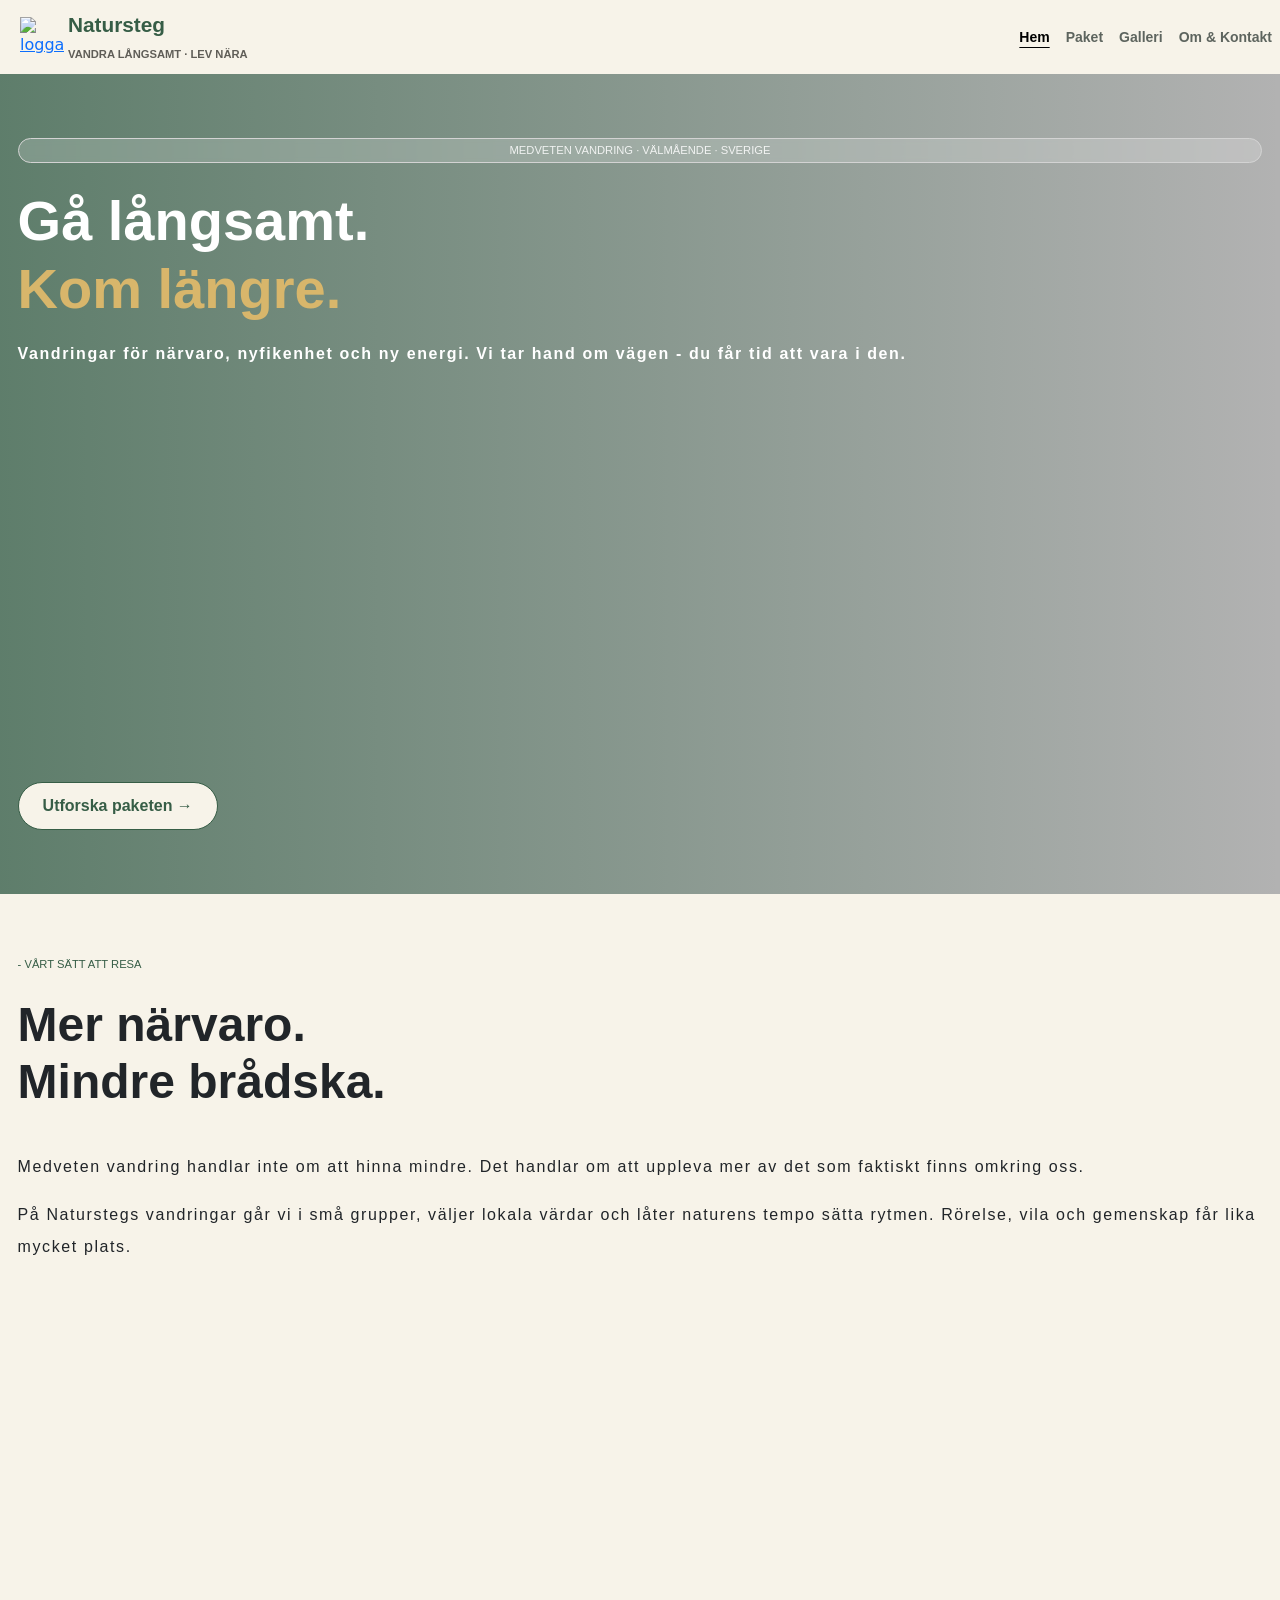
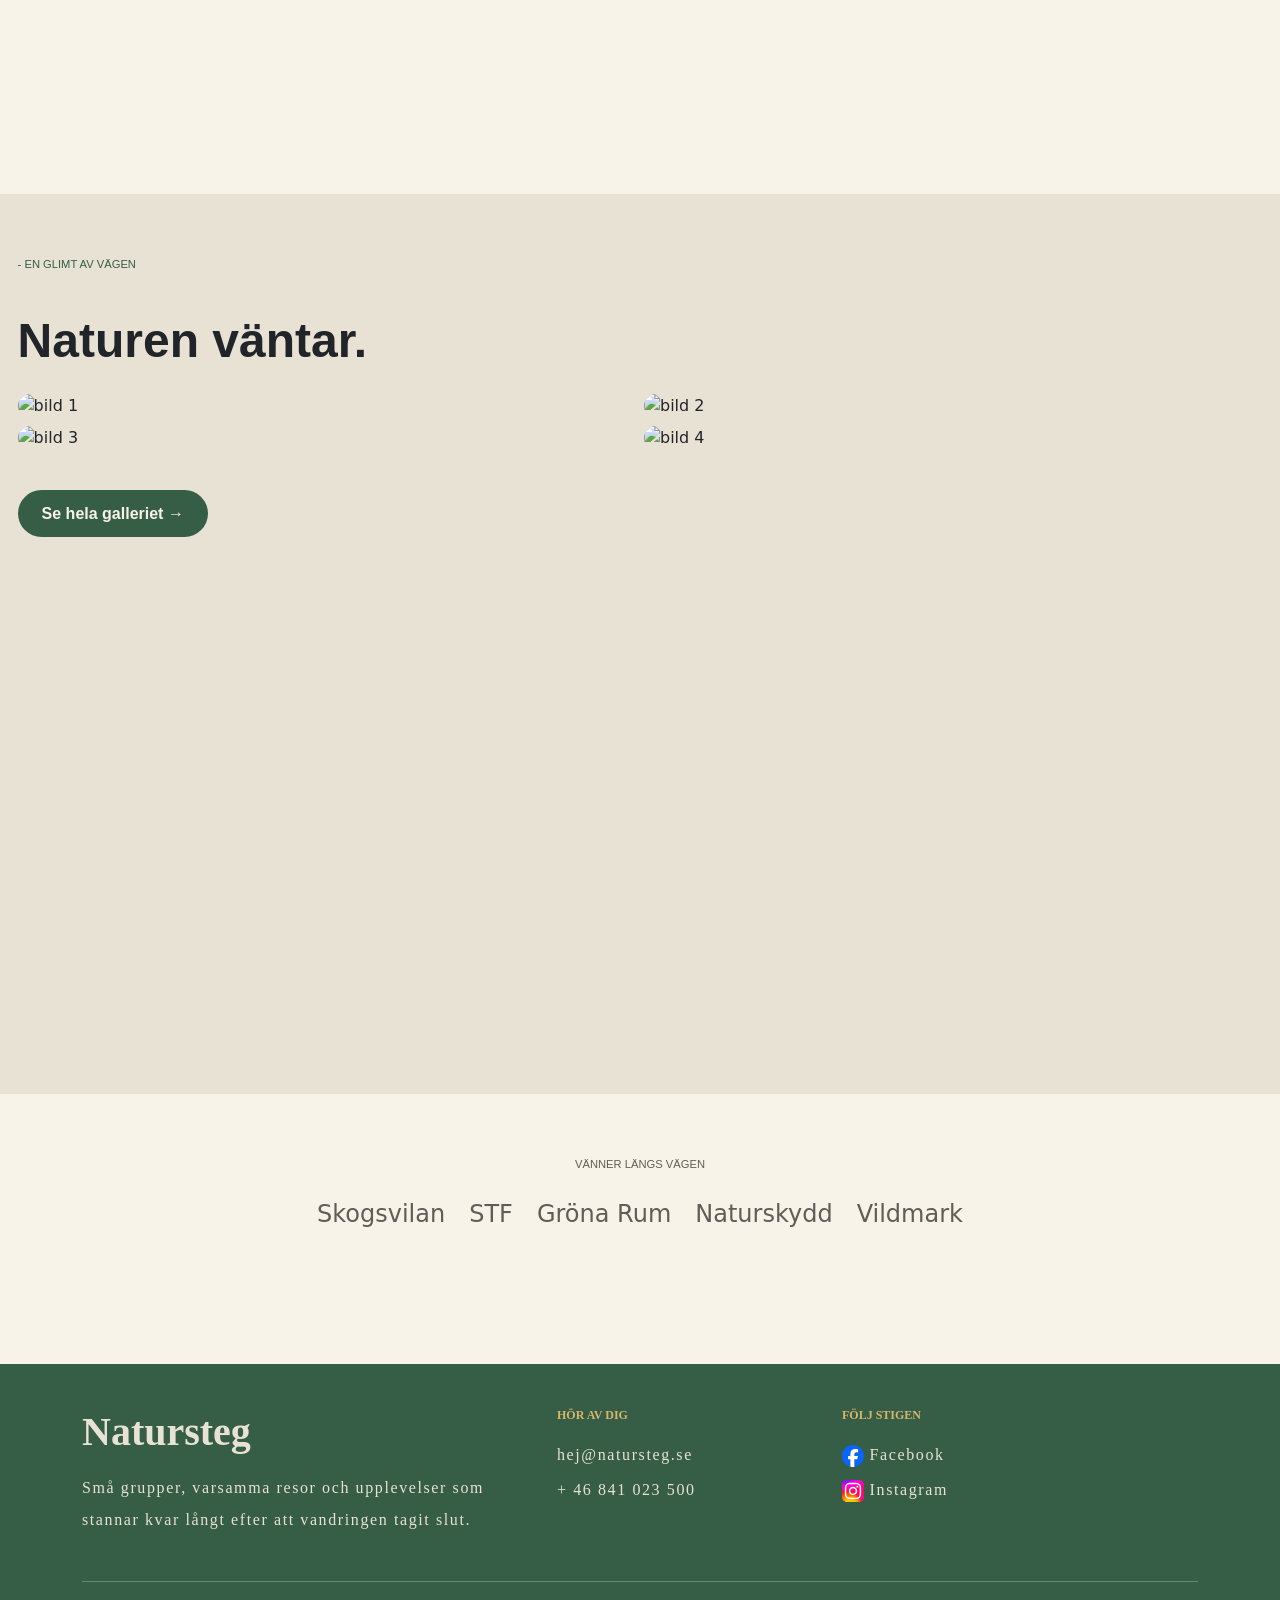
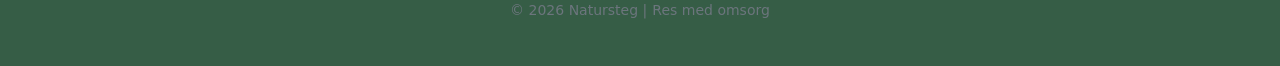
==== index.html @ d68b6c7a "Fixat footer" ====
<!doctype html>
<html lang="en">
    <head>
        <meta charset="UTF-8" />
        <meta name="viewport" content="width=device-width, initial-scale=1.0" />
        <link
            href="https://cdn.jsdelivr.net/npm/bootstrap@5.3.8/dist/css/bootstrap.min.css"
            rel="stylesheet"
        />
        <link rel="stylesheet" href="style/style.css" />
        <title>Natursteg</title>
    </head>
    <body>
        <header>
            <nav class="navbar navbar-expand-lg bg-body-tertiary">
                <div class="logo-container">
                    <div class="logo">
                        <a href="index.html">
                            <img src="Img/leaf-solid-full.svg" alt="logga"/>
                        </a>
                    </div>
                    <div class="brand-wrapper">
                        <a class="navbar-brand" href="index.html">Natursteg</a>
                        <a class="navbar-brand small-text" href="index.html"
                            >VANDRA LÅNGSAMT · LEV NÄRA</a>
                    </div>
                </div>
                    <button
                        class="navbar-toggler"
                        type="button"
                        data-bs-toggle="collapse"
                        data-bs-target="#mainNavbar"
                        aria-controls="mainNavbar"
                        aria-expanded="false"
                        aria-label="Öppna navigation">
                        <span class="navbar-toggler-icon"></span>
                    </button>
                <div class="collapse navbar-collapse" id="mainNavbar">
                       <ul class="navbar-nav ms-auto">
                           <li class="nav-item">
                             <a class="nav-link active" href="index.html">Hem</a>
                         </li>
                         <li class="nav-item">
                              <a class="nav-link" href="paket.html">Paket</a>
                         </li>
                        <li class="nav-item">
                            <a class="nav-link" href="galleri.html">Galleri</a>
                        </li>
                        <li class="nav-item">
                            <a class="nav-link" href="kontakt.html">Om & Kontakt</a>
                        </li>
                    </ul>
                </div>
            </nav>
        </header>
        <main>
            <section class="startsida">
                <div class="startsida-text">
                    <h6>MEDVETEN VANDRING · VÄLMÅENDE · SVERIGE</h6>
                    <h1>
                        Gå långsamt. <br />
                        <span class="titel-nyfärg">Kom längre.</span>
                    </h1>
                    <p>
                        Vandringar för närvaro, nyfikenhet och ny energi. Vi tar
                        hand om vägen - du får tid att vara i den.
                    </p>
                    <a class="add-background" href="paket.html"
                        >Utforska paketen →</a
                    >
                </div>
            </section>
            <section class="om">
                <div class="om-text">
                    <h6>- VÅRT SÄTT ATT RESA</h6>
                    <h2>
                        Mer närvaro. <br />
                        Mindre brådska.
                    </h2>
                </div>
                <div>
                    <p>
                        Medveten vandring handlar inte om att hinna mindre. Det
                        handlar om att uppleva mer av det som faktiskt finns
                        omkring oss.
                    </p>
                    <p>
                        På Naturstegs vandringar går vi i små grupper, väljer
                        lokala värdar och låter naturens tempo sätta rytmen.
                        Rörelse, vila och gemenskap får lika mycket plats.
                    </p>
                </div>
            </section>
            <section class="bilder">
                <div class="bilder-text">
                    <h6>- EN GLIMT AV VÄGEN</h6>
                    <h2>Naturen väntar.</h2>

                    <div class="bilder-container">
                        <div class="bild">
                            <img
                                src="Img\Galleri\photo-1717292068498-876bc9a666bd.jpg"
                                alt="bild 1"
                            />
                        </div>

                        <div class="bild">
                            <img
                                src="Img\Galleri\photo-1726098211102-bb7f17c9cafc.jpg"
                                alt="bild 2"
                            />
                        </div>

                        <div class="bild">
                            <img
                                src="Img\Galleri\photo-1757849450457-728541f14c4d.jpg"
                                alt="bild 3"
                            />
                        </div>

                        <div class="bild">
                            <img
                                src="Img\Galleri\photo-1758186377738-6ce0e52851b9.jpg"
                                alt="bild 4"
                            />
                        </div>
                    </div>

                    <a class="add-background" href="galleri.html"
                        >Se hela galleriet →</a
                    >
                </div>
            </section>
            <section class="vänner">
                <h6>VÄNNER LÄNGS VÄGEN</h6>
                <div class="partners">
                    <div>Skogsvilan</div>
                    <div>STF</div>
                    <div>Gröna Rum</div>
                    <div>Naturskydd</div>
                    <div>Vildmark</div>
                </div>
            </section>
        </main>
        <footer class="text-white mt-5">
            <div class="container py-4">
                <div class="row">
                    <div class="col-md-5">
                        <h2 class="footer-title">Natursteg</h2>
                        <p class="footer-paragraph">
                            Små grupper, varsamma resor och upplevelser som
                            stannar kvar långt efter att vandringen tagit slut.
                        </p>
                    </div>

                    <!-- HÄR BEHÖVER VI LÄNKAR (A-TAGGAR) TILL TELEFONNUMMER, MAIL OCH INSTAGRAM -->
                    <div class="col-md-3">
                        <h3 class="footer-small-title">HÖR AV DIG</h3>
                        <p class="footer-paragraph">hej@natursteg.se</p>
                        <p class="footer-paragraph">+ 46 841 023 500</p>
                    </div>
                    <div class="col-md-3">
                        <h3 class="footer-small-title">FÖLJ STIGEN</h3>
                        <p class="footer-paragraph">
                            <a href="https://www.facebook.com/">
                                <img src="./Img/facebook.svg" alt="facebook logo">
                                Facebook
                            </a>
                        </p>
                        <p class="footer-paragraph">
                            <a href="https://www.instagram.com/">
                                <img src="./Img/instagram.svg" alt="instagram logo">
                                Instagram
                            </a>
                        </p>
                    </div>
                </div>
                <hr />
                <div class="text-center">
                    <small class="text-secondary">© 2026 Natursteg |</small>
                    <small class="text-secondary">Res med omsorg</small>
                </div>
            </div>
        </footer>
        <script src="https://cdn.jsdelivr.net/npm/bootstrap@5.3.8/dist/js/bootstrap.bundle.min.js"></script>
    </body>
</html>
---- style/style.css ----
/* JAG BÖRJAR MED ATT UTGÅ FRÅN MOBILSKÄRM NÄR JAG JOBBAR I CSS, ihopne SE 375 x 667 px */

/* NOLLSTÄLLER WEBLÄSERENS STANDARD MARGINALER OCH SÄTTER ALL BOX-SIZING PÅ BORDEBOX, FÖR ATT FÅ MER KONTROLL */

* {
    margin: 0;
    padding: 0;
    box-sizing: border-box;
}

/* HÄMTAR FÄRGKOD FRÅN SKISSEN OCH SPARAR I VARIABLER */

:root {
    --font: "Arial, Helvetica, sans-serif";

    --green-color: #365d46;
    --bg1-color: #f7f3e9;
    --bg2-color: #e7e2d4;
    --bg3-color: #193c2b;

    --sid-padding-mobil: 4rem 1.1rem;
}

/* STANDARD FÖR TEXT TAGGAR */

h1 {
    font-family: Arial, Helvetica, sans-serif;
    font-size: 3.5rem;
    font-weight: 600;
}

h2 {
    font-family: Arial, Helvetica, sans-serif;
    font-size: 3rem;
    font-weight: 600;
}

h6 {
    font-family: Arial, Helvetica, sans-serif;
    font-size: 0.7rem;
    font-weight: 400;

    margin-bottom: 1.5rem;

    color: var(--green-color);
}

p {
    font-family: Arial, Helvetica, sans-serif;

    letter-spacing: 0.1rem;
    line-height: 2rem;
}

/* ======= */

body {
    min-height: 100vh;
    display: flex;
    flex-direction: column;
}

main {
    flex: 1;
}

/* Navbar Styles*/

.logo-container {
    display: flex;
    align-items: center;
    justify-content: flex-start;
    margin-left: 20px;
    gap: 8px;
    width: auto;
}

.navbar {
    background-color: var(--bg1-color) !important;
    /* background color funkar ej, tror det ligger från dina tidigare färginställningar */
}

.navbar-toggler {
    margin-right: 20px;
}

.logo {
    width: 40px;
    height: 40px;
}

.brand-wrapper {
    display: flex;
    flex-direction: column;
    align-items: flex-start;
}

.brand-wrapper a {
    text-decoration: none;
    margin: 0;
    line-height: 1.2;
}

.navbar-brand {
    font-family: Arial, Helvetica, sans-serif;
    font-size: 1.3rem;
    font-weight: bold;
    color: var(--green-color);
    text-decoration: none;
}

.small-text {
    color: #5f5d57;
    font-size: 0.7rem;
    margin-top: -0.6rem;
}

.nav-link {
    color: #5d645e;
    font-size: 14px;
    font-weight: bold;
    font-family: "DM sans", sans-serif;
}

.nav-link.active {
    color: #193c2b;
    text-decoration: underline;
    text-underline-offset: 5px;
}

.add-background {
    background-color: #193c2b;
    color: #eeece1;
    border-radius: 20px;
    padding: 5px 10px;
    text-decoration: none;
}

.add-background:hover {
    background-color: #193c2b;
    color: #eeece1;
}

.navbar-brand:hover {
    color: #193c2b;
    text-decoration: none;
}

/* === STARTSIDA === */

.startsida {
    /* Lägger bakgrundsbilden här för att den inte ska följa med när man scorllar neråt */
    background-image: 
    /* Blandar bild med gradient */
        linear-gradient(to right, rgba(54, 93, 70, 0.8), rgba(0, 0, 0, 0.3)),
        url(../Img/photo-1787951611386-b042ec1c6b13.jpg);

    background-size: cover;
    background-position: center;
    background-attachment: scroll;

    /* postition relative som ankare till knappen "add-background" */
    position: relative;

    /* FYLLER UT HELA FÖRSTA SIDAN (- HEADERNS HEIGHT) */
    height: calc(100vh - 5rem);

    padding: var(--sid-padding-mobil);
}

.startsida h6 {
    font-size: 0.7rem;
    text-align: center;

    margin-bottom: 1.5rem;
    padding: 0.3rem 1.5rem;

    color: rgba(255, 255, 255, 0.856);

    background-color: rgba(255, 255, 255, 0.2);
    /* frostat glas */
    backdrop-filter: blur(3px);

    border: 1px solid lightgray;
    border-radius: 30px;
}

.startsida h1 {
    color: white;
}

.titel-nyfärg {
    color: #d8b66b;
}

.startsida p {
    font-weight: 700;

    margin-top: 1rem;
    color: white;
}

.startsida-text .add-background {
    position: absolute;

    bottom: 4rem;
    padding: 0.7rem 1.5rem;

    font-family: Arial, Helvetica, sans-serif;

    font-weight: 600;
    color: var(--green-color);

    background-color: var(--bg1-color);

    border: 1px solid var(--green-color);
    border-radius: 30px;
}

/* === OM === */

.om {
    display: flex;
    flex-direction: column;
    gap: 2rem;

    height: 100vh;

    padding: var(--sid-padding-mobil);

    background-color: var(--bg1-color);
}

/* === BILDER === */

.bilder-text {
    display: flex;
    flex-direction: column;
    gap: 1rem;
    min-height: 100vh;

    padding: var(--sid-padding-mobil);

    background-color: var(--bg2-color);
}

.bilder-container {
    display: grid;
    grid-template-columns: 1fr 1fr;
    grid-template-rows: auto;
    gap: 0.5rem;
}

.bild img {
    width: 100%;
    height: auto;
    object-fit: cover;
    border-radius: 30px;
}

/* VÄNNER */

.bilder-text .add-background {
    align-self: flex-start;

    margin-top: 1.5rem;

    font-family: Arial, Helvetica, sans-serif;
    font-weight: 600;
    color: var(--bg1-color);

    background-color: var(--green-color);

    padding: 0.7rem 1.5rem;
    border-radius: 30px;
}

.vänner {
    min-height: 30vh;

    background-color: var(--bg1-color);

    padding: var(--sid-padding-mobil);
}

.vänner h6 {
    text-align: center;
    color: #5f5d57;
}

.partners {
    display: flex;
    justify-content: center;
    flex-wrap: wrap;
    gap: 1.5rem;

    margin-top: 1.5rem;
}

.partners div {
    font-size: 1.5rem;
    color: #5f5d57;
}

/* Footer styles */

/* Tar bort bootstrap margin */
.mt-5 {
    margin-top: 0 !important;
}

footer {
    margin-top: auto;
    background-color: var(--green-color);
    color: #eeece1;
    padding: 20px 0;
}

.footer-title {
    color: var(--bg2-color);
    font-size: 2.5rem;
    font-weight: bold;
    margin-bottom: 1rem;
    font-family: "Arial, Helvetica, sans-serif";
}

.footer-paragraph {
    display: flex;
    align-items: center;
    gap: 10px;
    font-size: 16px;
    font-family: "Arial, Helvetica, sans-serif";
    color: var(--bg2-color);
    margin-bottom: 1.8rem;
}

.footer-paragraph img {
    width: 22px;
    height: 22px;
    object-fit: contain;
}

.footer-paragraph a {
  text-decoration: none;
  color: var(--bg2-color);
}

.footer-small-title {
    font-size: 12px;
    color: #d8b66b;
    font-weight: bold;
    margin-bottom: 10px;
    font-family: "Arial, Helvetica, sans-serif";
}

.footer-small-title {
    margin-bottom: 1rem;
    color: #d8b66b;
}

.footer-small-title + p {
    margin-bottom: 0.2rem;
}

.footer-small-title + p + p {
    margin-top: 0;
}

/* PAKET */

.paket-main {
    font-family: Arial, Helvetica, sans-serif;

    background-color: var(--bg1-color);
}

.paket {
    display: flex;
    flex-direction: column;
    background-color: var(--bg2-color);

    padding: var(--sid-padding-mobil);
}

.paket p {
    color: #6d756d;
    letter-spacing: 0.1rem;
    line-height: 2rem;
}

.paket-section {
    display: flex;
    flex-direction: column;
    background-color: var(--bg1-color);
    width: 100%;
    min-width: 0;
}

.paket-section article {
    width: 95%;
    max-width: 800px;
    box-sizing: border-box;
    margin: 20px 0 20px 10px;
    overflow-x: auto;
    border-radius: 24px;
}

.table {
    width: 100%;
    margin: 0;
    border-radius: 24px;
    min-width: 0;
    border-collapse: collapse;
    table-layout: auto;
}

.table th {
    color: #626a62;
    background-color: #e8e4d8;
    font-size: 11px;
    font-family: "DM Sans", sans-serif;
    padding: 0 6px 20px;
    letter-spacing: 0.08rem;
    overflow-wrap: break-word;
    box-sizing: border-box;
}

.table td {
    color: #596159;
    font-size: 14px;
    font-family: "DM Sans", sans-serif;
    line-height: 1.5rem;
    padding: 20px 0 20px 20px;
}

td h1 {
    color: #193c2b;
    font-size: 24px;
    font-family: "DM Serif Display", serif;
    margin-bottom: 20px;
}

td h2 {
    color: #7c847c;
    font-size: 12px;
    font-weight: 100;
    font-family: "DM Sans", sans-serif;
    margin-bottom: 20px;
}

.table td,
.table th {
    text-align: left;
    vertical-align: middle;
    padding: 10px 0 0 15px;
}

.table td h1,
.table td h2 {
    text-align: left;
}

td button,
.paket-knapp {
    display: inline-flex;
    align-items: center;
    justify-content: space-between;
    gap: 12px;
    white-space: nowrap;
    font-size: 14px;
    font-family: "DM Sans", sans-serif;
    font-weight: bold;
    color: #f7f3e9;
    border-radius: 34px;
    padding: 8px 16px;
    background-color: var(--green-color);
    border: none;
    margin-right: 10px;
    text-decoration: none;
}

/* Enskilda paket-sidor */
.paket-intro-container {
    display: flex;
    flex-direction: column;

    padding: var(--sid-padding-mobil);

    background-color: var(--bg2-color);
}

.go-paket {
    text-decoration: none;
    color: #6c746c;
    font-weight: bold;
    font-size: 14px;
    font-family: "DM Sans", sans-serif;
}

.paket-intro {
    display: flex;
    flex-direction: column;
}

.paket-intro h1 {
    color: #365d46;
    font-size: 12px;
    font-family: "DM Sans", sans-serif;
    margin-top: 20px;
    letter-spacing: 0.2rem;
}

.paket-intro h2 {
    color: #193c2b;
    font-size: 60px;
    font-weight: 700;
    font-family: "DM Serif Display", serif;
}
.paket-intro p {
    color: #5d655d;
    font-size: 20px;
    font-family: "DM sans", sans-serif;
    line-height: 1.5rem;
}

.paket-intro-pris {
    color: #365d46;
    font-size: 16px;
    font-family: "DM sans", sans-serif;
    font-weight: bold;
}

.paket-content {
    border-bottom: 1px solid black;
}

.paket-content h3 {
    margin-top: 10px;
    color: #8b7444;
    font-size: 12px;
    font-weight: bold;
    font-family: "DM sans", sans-serif;
}

.paket-content h4 {
    color: #193c2b;
    font-size: 24px;
    font-weight: bold;
    font-family: "DM serif Display", serif;
}

.paket-content p {
    color: #626a62;
    font-size: 16px;
    font-weight: bold;
    font-family: "DM sans", sans-serif;
}

.boka-button {
    font-size: 14px;
    font-family: "DM Sans", sans-serif;
    font-weight: bold;
    color: #f7f3e9;
    border-radius: 34px;
    padding: 8px 16px;
    background-color: var(--green-color);
    border: none;
    margin-top: 10px;
    text-decoration: none;
}

.paket-bild img {
    width: 100%;
    height: auto;
    object-fit: cover;

    border-radius: 30px;
}

/* Om & Kontakt */
.kontakt-banner {
    display: flex;
    flex-direction: column;

    padding: var(--sid-padding-mobil);

    background-color: var(--bg3-color);
}

.kontakt-banner-rubrik {
    color: #52735d;
    font-size: 12px;
    font-family: Arial, Helvetica, sans-serif;
    margin: 0 0 14px 0;
    letter-spacing: 0.2rem;
}

.kontakt-banner-text h3 {
    color: #f7f3e9;
    font-size: 60px;
    font-family: Arial, Helvetica, sans-serif;
}

.kontakt-banner-text p {
    color: #cbd6ca;
    letter-spacing: 0.1rem;
    line-height: 2rem;
}

.guider {
    display: flex;
    flex-direction: column;

    padding: var(--sid-padding-mobil);

    background-color: var(--bg1-color);
}

.guider h1 {
    color: #365d46;
    font-size: 12px;
    font-family: "DM Sans", sans-serif;
    margin-bottom: 20px;
    letter-spacing: 0.2rem;
}

.guider h2 {
    color: #193c2b;
    font-size: 60px;
    font-weight: 700;
    font-family: "DM Serif Display", serif;
    margin-bottom: 20px;
}

.container-guide-kort {
    display: flex;
    flex-wrap: wrap;
    gap: 20px;
}

.guide-kort {
    position: relative;
    display: flex;
    flex-direction: column;
    width: 330px;
}

.guide-porträtt {
    position: absolute;
    top: 5rem;
}

.guide-porträtt img{
    display: block;
    width: 90%;
    height: auto;
    margin: auto;
    object-fit: cover;

    border-radius: 30px;
}

.guide-kort h3 {
    color: #193c2b;
    font-size: 24px;
    font-weight: 700;
    font-family: "DM Serif Display", serif;
    margin-top: 20px;
}

.guide-kort p {
    color: #6d756d;
    font-size: 14px;
    font-weight: bold;
    font-family: "DM Sans", sans-serif;
    line-height: 1.5rem;
}

#initialer-al,
#initialer-me,
#initialer-ob,
#initialer-eh {
    width: 330px;
    height: 400px;
    border-radius: 24px;
    color: #284f4db3;
    display: flex;
    align-items: flex-end;
    font-size: 60px;
    font-weight: bold;
    font-family: "DM Serif Display", serif;
    margin-bottom: 10px;
    padding-left: 20px;
}

#initialer-al {
    background-color: #cbd6ca;
}

#initialer-me {
    background-color: #dfcfae;
}

#initialer-ob {
    background-color: #b9c8b7;
}

#initialer-eh {
    background-color: #d8d3c4;
}

.kontakt-section {
    display: flex;
    flex-direction: column;

    padding: var(--sid-padding-mobil);

    background-color: #e4dfd1;
}

.kontakt-section h1 {
    color: #365d46;
    font-size: 12px;
    font-weight: 550;
    font-family: "DM Sans", sans-serif;
    margin-bottom: 20px;
    letter-spacing: 0.2rem;
}

.kontakt-section h2 {
    color: #193c2b;
    font-size: 48px;
    font-weight: 700;
    font-family: "DM Serif Display", serif;
    margin-bottom: 16px;
}

.kontakt-section p {
    color: #626a62;
    font-size: 16px;
    font-family: "DM Sans", sans-serif;
    line-height: 1.5rem;
}

.kontakta-oss {
    display: flex;
    flex-direction: column;
    gap: 20px;
    background-color: #f7f3e9;
    padding: 25px;
    border-radius: 24px;
}

.formular-label {
    font-size: 14px;
    font-family: "DM Sans", sans-serif;
    font-weight: bold;
    color: #39483c;
}

.formular-rad {
    display: flex;
    gap: 20px;
}

.formular-grupp {
    display: flex;
    flex-direction: column;
    flex: 1;
    gap: 8px;
}

.kontakta-oss input,
.kontakta-oss textarea {
    width: 100%;
    box-sizing: border-box;
    padding: 10px;
    border: 1px solid #ccc;
    border-radius: 16px;
}

.kontakta-oss textarea {
    min-height: 150px;
    resize: vertical;
}

.kontakta-oss button {
    align-self: flex-start;
    font-size: 16px;
    font-family: "DM Sans", sans-serif;
    font-weight: bold;
    color: #eeece1;
    border-radius: 24px;
    padding: 16px 28px;
    background-color: var(--green-color);
    border: none;
}

/* ======================== GALLERI ========================= */

.galleri-main {
    min-height: 100vh;

    font-family: Arial, Helvetica, sans-serif;

    padding: var(--sid-padding-mobil);

    background-color: var(--bg2-color);
}

.galleri-container {
    display: grid;

    grid-template-columns: 1fr;
    grid-template-rows: auto;
    gap: 0.5rem;
}

@media (min-width: 1024px) {
  
}
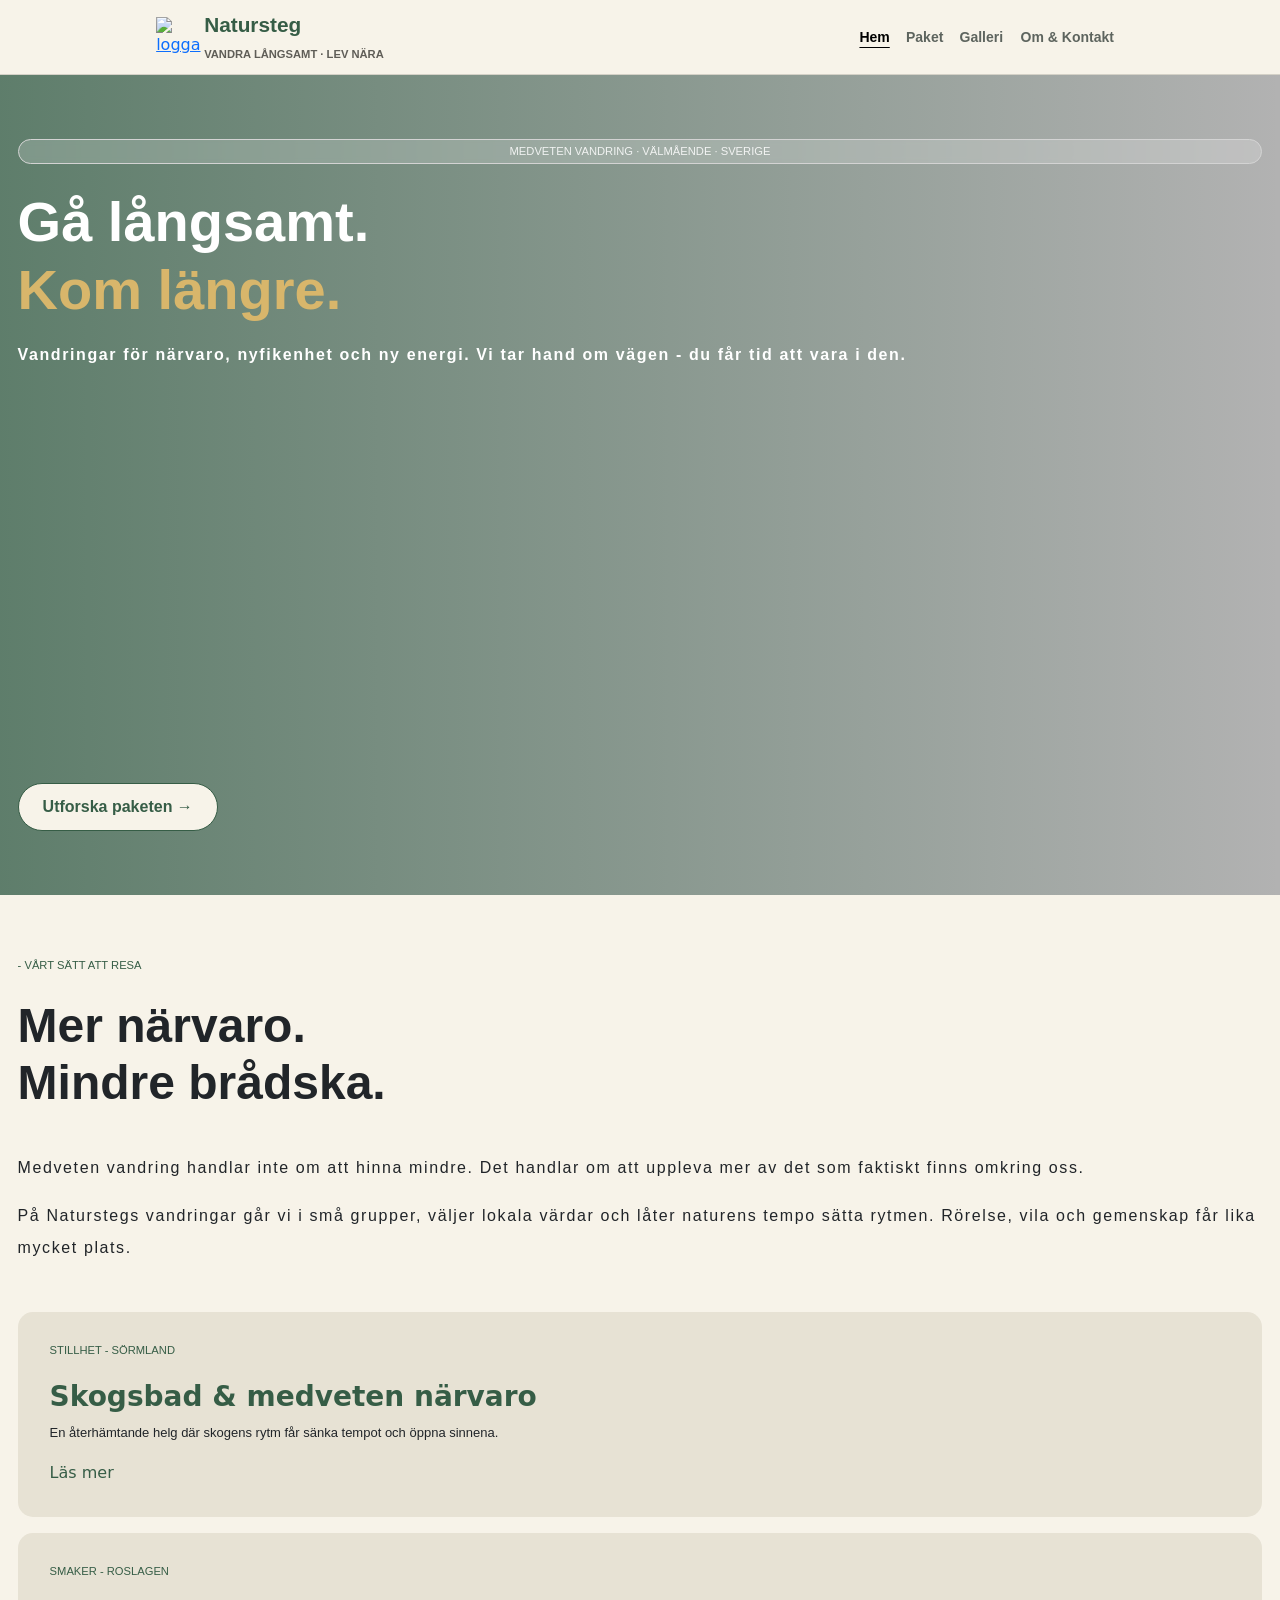
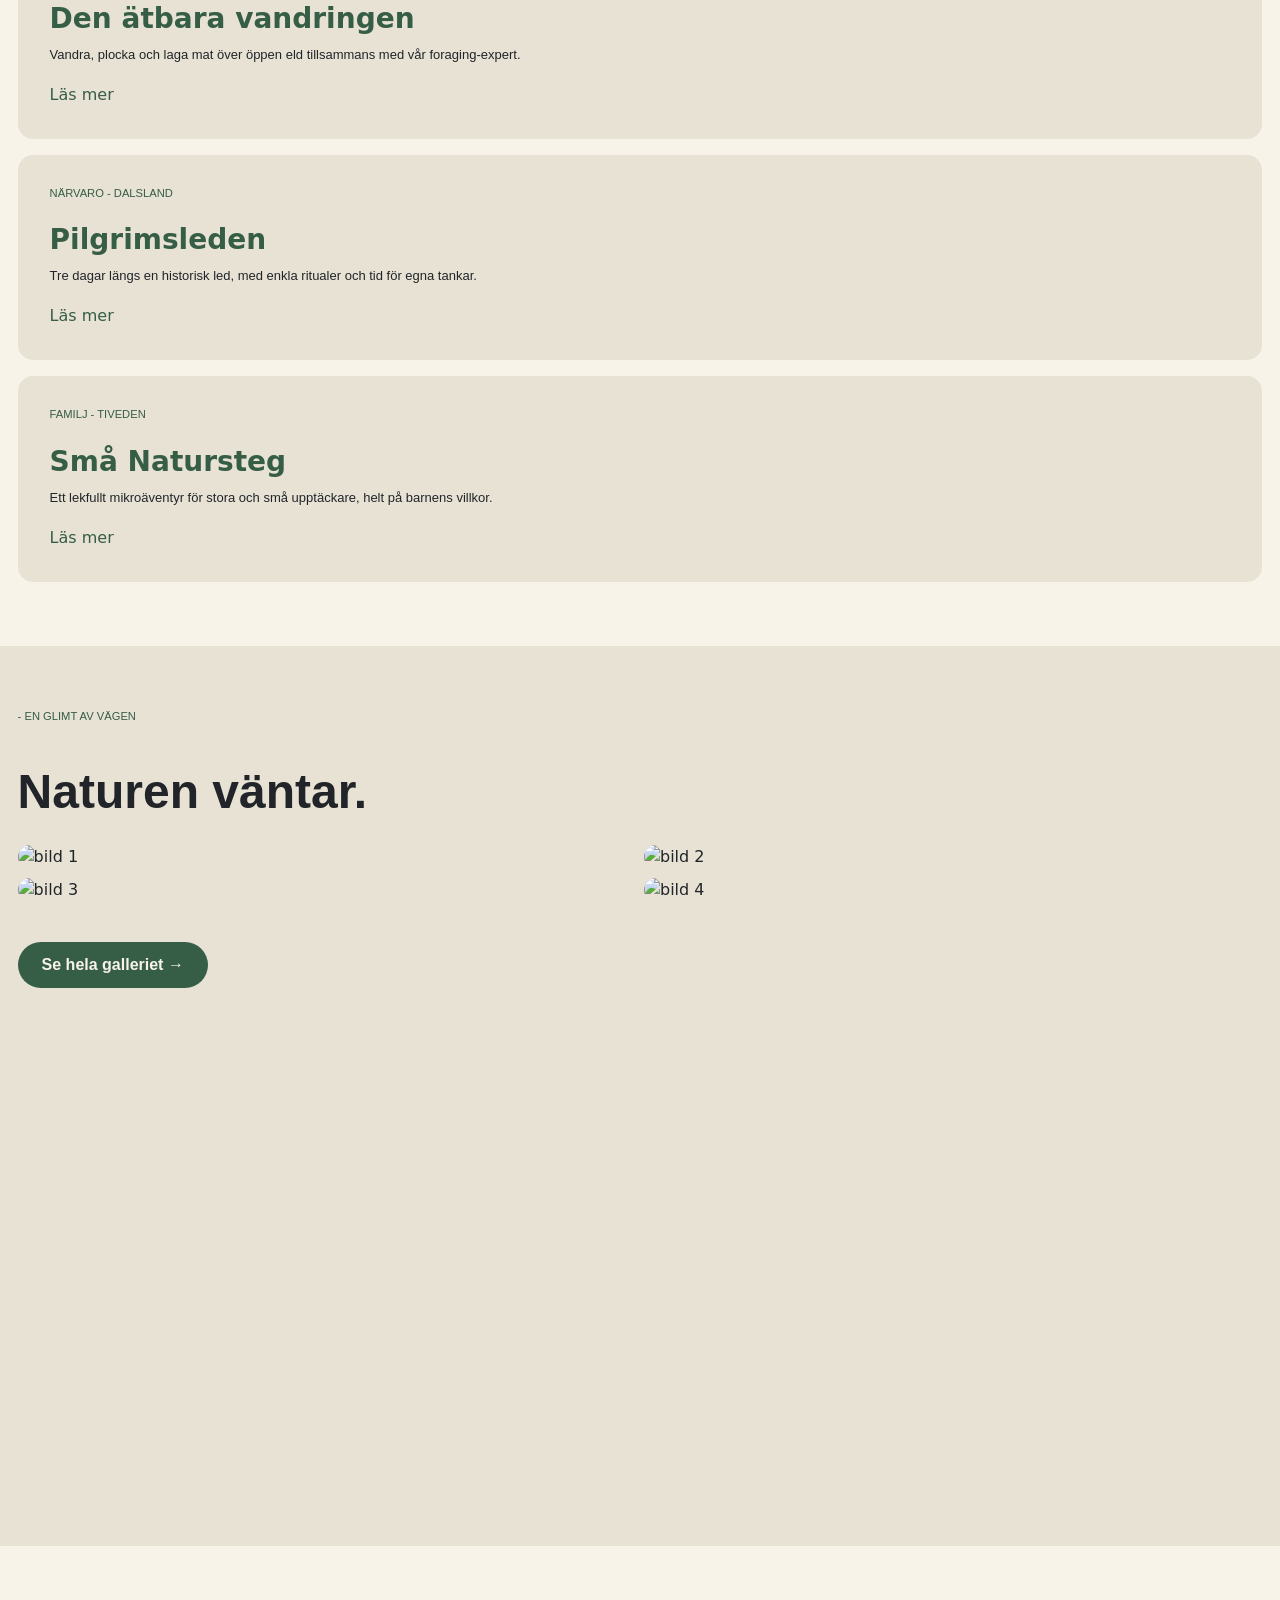
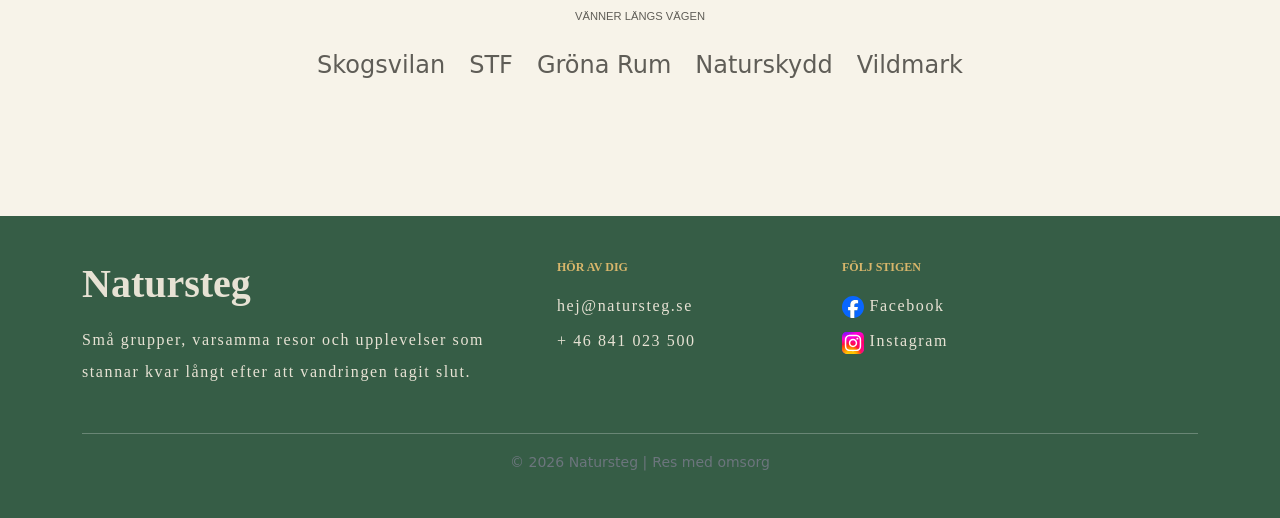
==== commit 7409961f: "Skapat och lagt in paketboxar (med tillhörande länk) på huvudsidan" ====
--- a/index.html
+++ b/index.html
@@ -16,38 +16,42 @@
                 <div class="logo-container">
                     <div class="logo">
                         <a href="index.html">
-                            <img src="Img/leaf-solid-full.svg" alt="logga"/>
+                            <img src="Img/leaf-solid-full.svg" alt="logga" />
                         </a>
                     </div>
                     <div class="brand-wrapper">
                         <a class="navbar-brand" href="index.html">Natursteg</a>
                         <a class="navbar-brand small-text" href="index.html"
-                            >VANDRA LÅNGSAMT · LEV NÄRA</a>
-                    </div>
-                </div>
-                    <button
-                        class="navbar-toggler"
-                        type="button"
-                        data-bs-toggle="collapse"
-                        data-bs-target="#mainNavbar"
-                        aria-controls="mainNavbar"
-                        aria-expanded="false"
-                        aria-label="Öppna navigation">
-                        <span class="navbar-toggler-icon"></span>
-                    </button>
+                            >VANDRA LÅNGSAMT · LEV NÄRA</a
+                        >
+                    </div>
+                </div>
+                <button
+                    class="navbar-toggler"
+                    type="button"
+                    data-bs-toggle="collapse"
+                    data-bs-target="#mainNavbar"
+                    aria-controls="mainNavbar"
+                    aria-expanded="false"
+                    aria-label="Öppna navigation"
+                >
+                    <span class="navbar-toggler-icon"></span>
+                </button>
                 <div class="collapse navbar-collapse" id="mainNavbar">
-                       <ul class="navbar-nav ms-auto">
-                           <li class="nav-item">
-                             <a class="nav-link active" href="index.html">Hem</a>
-                         </li>
-                         <li class="nav-item">
-                              <a class="nav-link" href="paket.html">Paket</a>
-                         </li>
+                    <ul class="navbar-nav ms-auto">
+                        <li class="nav-item">
+                            <a class="nav-link active" href="index.html">Hem</a>
+                        </li>
+                        <li class="nav-item">
+                            <a class="nav-link" href="paket.html">Paket</a>
+                        </li>
                         <li class="nav-item">
                             <a class="nav-link" href="galleri.html">Galleri</a>
                         </li>
                         <li class="nav-item">
-                            <a class="nav-link" href="kontakt.html">Om & Kontakt</a>
+                            <a class="nav-link" href="kontakt.html"
+                                >Om & Kontakt</a
+                            >
                         </li>
                     </ul>
                 </div>
@@ -90,6 +94,47 @@
                         Rörelse, vila och gemenskap får lika mycket plats.
                     </p>
                 </div>
+                <div class="om-paketcontainer">
+                    <div class="om-paket">
+                        <h6>STILLHET - SÖRMLAND</h6>
+                        <h3>Skogsbad & medveten närvaro</h3>
+                        <p>
+                            En återhämtande helg där skogens rytm får sänka
+                            tempot och öppna sinnena.
+                        </p>
+                        <a href="paket-one.html">Läs mer</a>
+                    </div>
+
+                    <div class="om-paket">
+                        <h6>SMAKER - ROSLAGEN</h6>
+                        <h3>Den ätbara vandringen</h3>
+                        <p>
+                            Vandra, plocka och laga mat över öppen eld
+                            tillsammans med vår foraging-expert.
+                        </p>
+                        <a href="paket-two.html">Läs mer</a>
+                    </div>
+
+                    <div class="om-paket">
+                        <h6>NÄRVARO - DALSLAND</h6>
+                        <h3>Pilgrimsleden</h3>
+                        <p>
+                            Tre dagar längs en historisk led, med enkla ritualer
+                            och tid för egna tankar.
+                        </p>
+                        <a href="paket-three.html">Läs mer</a>
+                    </div>
+
+                    <div class="om-paket">
+                        <h6>FAMILJ - TIVEDEN</h6>
+                        <h3>Små Natursteg</h3>
+                        <p>
+                            Ett lekfullt mikroäventyr för stora och små
+                            upptäckare, helt på barnens villkor.
+                        </p>
+                       <a href="paket-four.html">Läs mer</a>
+                    </div>
+                </div>
             </section>
             <section class="bilder">
                 <div class="bilder-text">
@@ -163,13 +208,19 @@
                         <h3 class="footer-small-title">FÖLJ STIGEN</h3>
                         <p class="footer-paragraph">
                             <a href="https://www.facebook.com/">
-                                <img src="./Img/facebook.svg" alt="facebook logo">
+                                <img
+                                    src="./Img/facebook.svg"
+                                    alt="facebook logo"
+                                />
                                 Facebook
                             </a>
                         </p>
                         <p class="footer-paragraph">
                             <a href="https://www.instagram.com/">
-                                <img src="./Img/instagram.svg" alt="instagram logo">
+                                <img
+                                    src="./Img/instagram.svg"
+                                    alt="instagram logo"
+                                />
                                 Instagram
                             </a>
                         </p>
--- a/style/style.css
+++ b/style/style.css
@@ -77,6 +77,7 @@
 
 .navbar {
     background-color: var(--bg1-color) !important;
+    border-bottom: 1px solid #d4d1c7;
     /* background color funkar ej, tror det ligger från dina tidigare färginställningar */
 }
 
@@ -107,6 +108,10 @@
     font-weight: bold;
     color: var(--green-color);
     text-decoration: none;
+}
+
+.nav-link {
+    margin-left: 3%;
 }
 
 .small-text {
@@ -224,11 +229,44 @@
     flex-direction: column;
     gap: 2rem;
 
-    height: 100vh;
+    min-height: 100vh;
 
     padding: var(--sid-padding-mobil);
 
     background-color: var(--bg1-color);
+}
+
+.om-paketcontainer {
+    display: flex;
+    flex-direction: column;
+    gap: 1rem;
+}
+
+.om-paket {
+    width: 100%;
+    height: auto;
+
+    padding: 2rem;
+
+    background-color: var(--bg2-color);
+    border-radius: 15px;
+}
+
+.om-paket h3 {
+    color: var(--green-color);
+    font-weight: 700;
+    line-height: 2rem;
+}
+
+.om-paket p {
+    font-size: small;
+    letter-spacing: 0;
+    line-height: 1.5rem;
+}
+
+.om-paket a {
+    text-decoration: none;
+    color: var(--green-color);
 }
 
 /* === BILDER === */
@@ -341,8 +379,8 @@
 }
 
 .footer-paragraph a {
-  text-decoration: none;
-  color: var(--bg2-color);
+    text-decoration: none;
+    color: var(--bg2-color);
 }
 
 .footer-small-title {
@@ -377,9 +415,15 @@
 .paket {
     display: flex;
     flex-direction: column;
-    background-color: var(--bg2-color);
+    background-color: var(--bg1-color);
 
     padding: var(--sid-padding-mobil);
+}
+
+.paket h2 {
+    color: #193c2b;
+    font-size: 96px;
+    font-family: "DM Serif Display", serif;
 }
 
 .paket p {
@@ -417,7 +461,7 @@
 .table th {
     color: #626a62;
     background-color: #e8e4d8;
-    font-size: 11px;
+    font-size: 12px;
     font-family: "DM Sans", sans-serif;
     padding: 0 6px 20px;
     letter-spacing: 0.08rem;
@@ -460,7 +504,6 @@
     text-align: left;
 }
 
-td button,
 .paket-knapp {
     display: inline-flex;
     align-items: center;
@@ -577,6 +620,13 @@
     border-radius: 30px;
 }
 
+.paket-individuell-img {
+    width: 350px;
+    height: 250px;
+    margin-top: 20px;
+    object-fit: cover;
+}
+
 /* Om & Kontakt */
 .kontakt-banner {
     display: flex;
@@ -650,11 +700,11 @@
     top: 5rem;
 }
 
-.guide-porträtt img{
+.guide-porträtt img {
     display: block;
-    width: 90%;
-    height: auto;
-    margin: auto;
+    height: 162px;
+    width: 297px;
+    margin-left: 16px;
     object-fit: cover;
 
     border-radius: 30px;
@@ -816,6 +866,157 @@
     gap: 0.5rem;
 }
 
-@media (min-width: 1024px) {
-  
-}
+/* Desktop View*/
+@media (min-width: 990px) {
+    .navbar-nav {
+        margin-right: 18%;
+        white-space: nowrap;
+    }
+
+    .logo-container {
+        margin-left: 12%;
+    }
+
+    /* Paket */
+    .paket {
+        display: grid;
+        grid-template-columns: 1fr 1fr;
+        column-gap: 60px;
+        align-items: end;
+        background-color: var(--bg1-color);
+    }
+
+    .paket h6 {
+        grid-column: 1 / -1;
+        margin-bottom: 20px;
+        margin-left: 12%;
+    }
+
+    .paket h2 {
+        grid-column: 1;
+        font-size: 96px;
+        margin: 0;
+        margin-left: 25%;
+    }
+
+    .paket p {
+        grid-column: 2;
+        font-size: 18px;
+        font-family: "DM Sans", sans-serif;
+        color: #616860;
+        max-width: 400px;
+    }
+
+    .paket-section {
+        width: 100%;
+        max-width: none;
+        box-sizing: border-box;
+        margin: 0 auto;
+    }
+
+    .paket-section article {
+        width: 75%;
+        max-width: none;
+        box-sizing: border-box;
+        margin-left: auto;
+        margin-right: auto;
+    }
+
+    .paket-knapp {
+        transition: background-color 0.3s ease;
+    }
+
+    .paket-knapp:hover {
+        background-color: var(--bg3-color);
+    }
+
+    .table {
+        width: 100% !important;
+        max-width: 100% !important;
+        min-width: 0 !important;
+        margin: 0 auto !important;
+        table-layout: fixed !important;
+        border-collapse: collapse;
+        box-sizing: border-box;
+    }
+
+    .table th,
+    .table td {
+        padding: 16px 8px 16px 10px !important;
+        overflow-wrap: anywhere;
+        box-sizing: border-box;
+    }
+
+    /* Kontakt */
+    .kontakt-banner-rubrik {
+        margin-left: 12%;
+    }
+
+    .kontakt-banner-text {
+        display: flex;
+        column-gap: 60px;
+        align-items: end;
+    }
+
+    .kontakt-banner-text h3 {
+        font-size: 96px;
+        font-family: "DM Sans Display", serif;
+        font-weight: bold;
+        margin-bottom: 20px;
+        margin-left: 12%;
+    }
+
+    .kontakt-banner-text p {
+        font-size: 18px;
+        font-family: "DM Sans", sans-serif;
+        color: #cbd6ca;
+        max-width: 400px;
+        margin-left: 5%;
+    }
+
+    .guider h2 {
+        margin-left: 13%;
+    }
+
+    .guider h1 {
+        margin-left: 13%;
+    }
+
+    .container-guide-kort {
+        display: flex;
+        justify-content: center;
+    }
+
+    .kontakt-section {
+        display: flex !important;
+        flex-direction: row !important;
+        align-items: flex-start;
+        width: 100%;
+        box-sizing: border-box;
+    }
+
+    .kontakt-section h1 {
+        margin-left: 32%;
+    }
+
+    .kontakt-section h2 {
+        margin-left: 32%;
+        font-size: 60px;
+    }
+
+    .kontakt-section p {
+        margin-left: 32%;
+    }
+
+    .kontakta-oss {
+        width: 100%;
+        max-width: 700px;
+        margin-left: 3%;
+    }
+}
+
+@media (min-width: 1200px) {
+    .logo-container {
+        margin-left: 12.2%;
+    }
+}
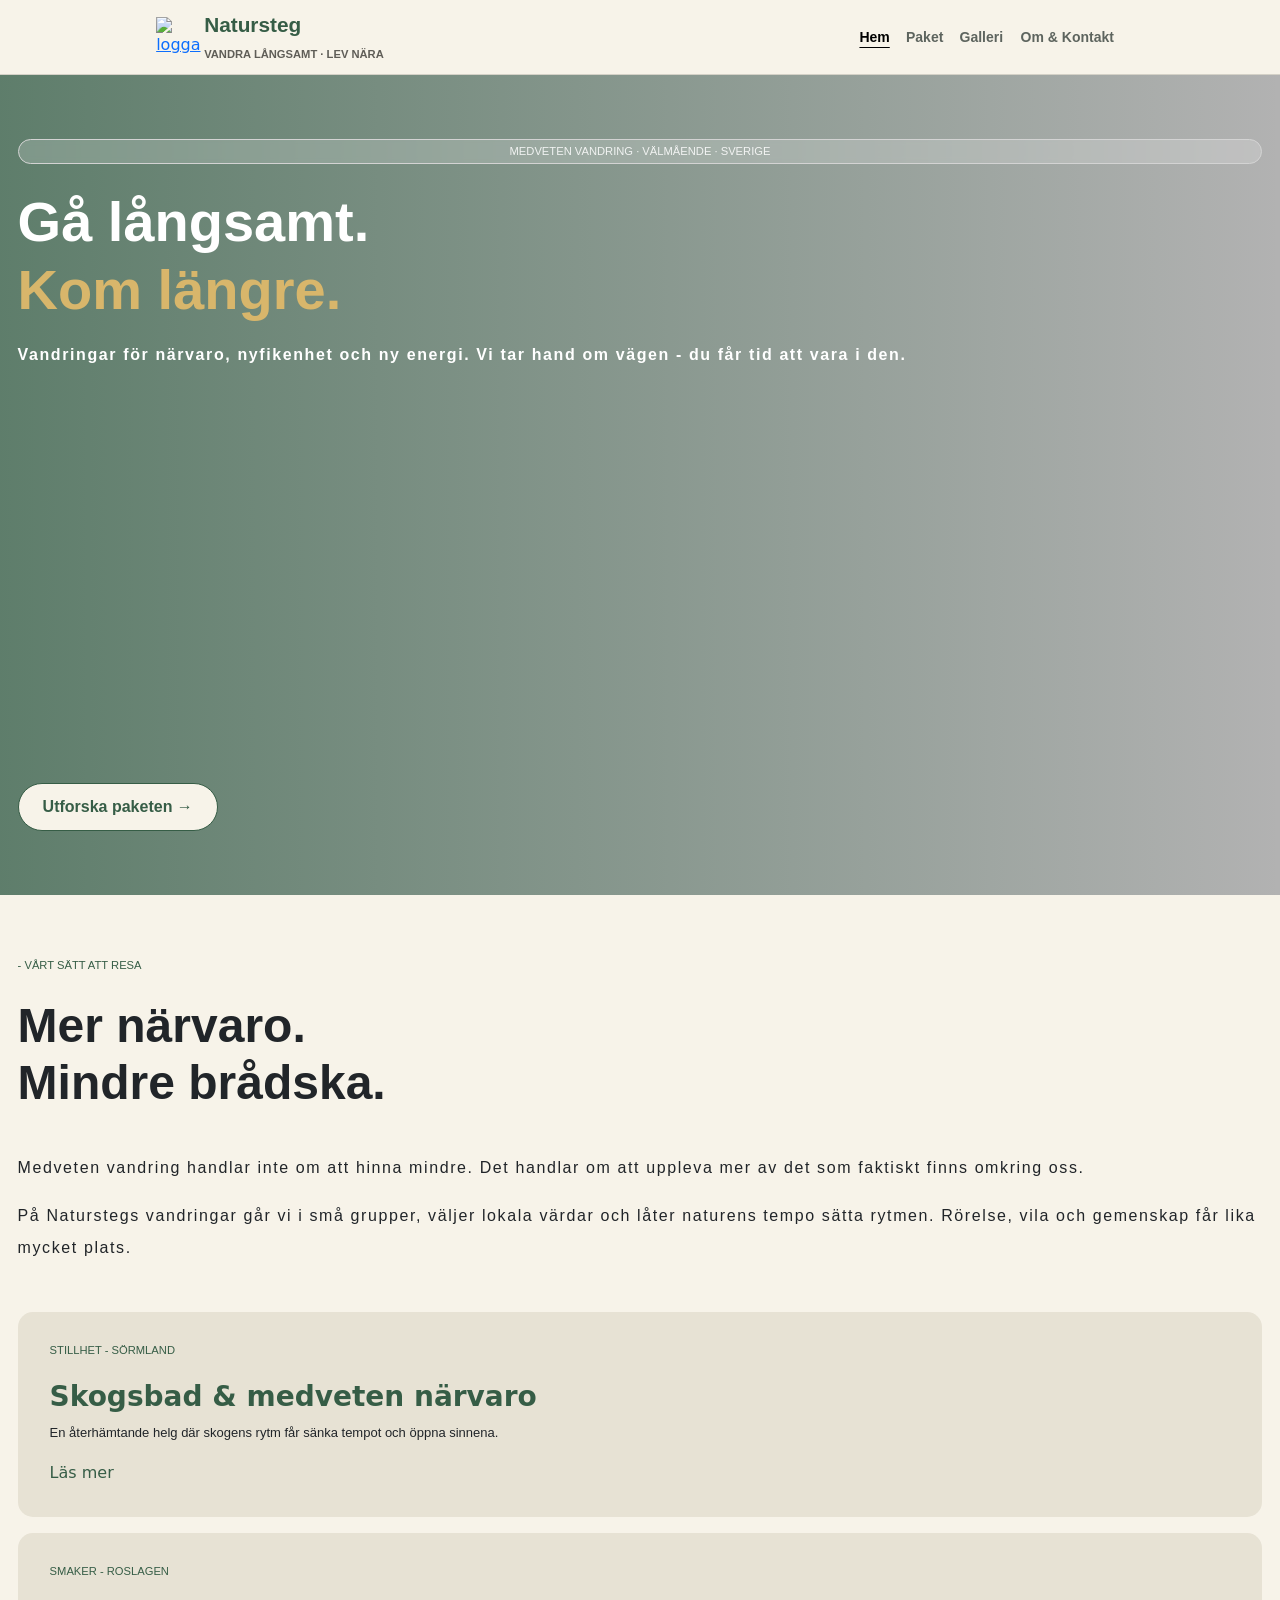
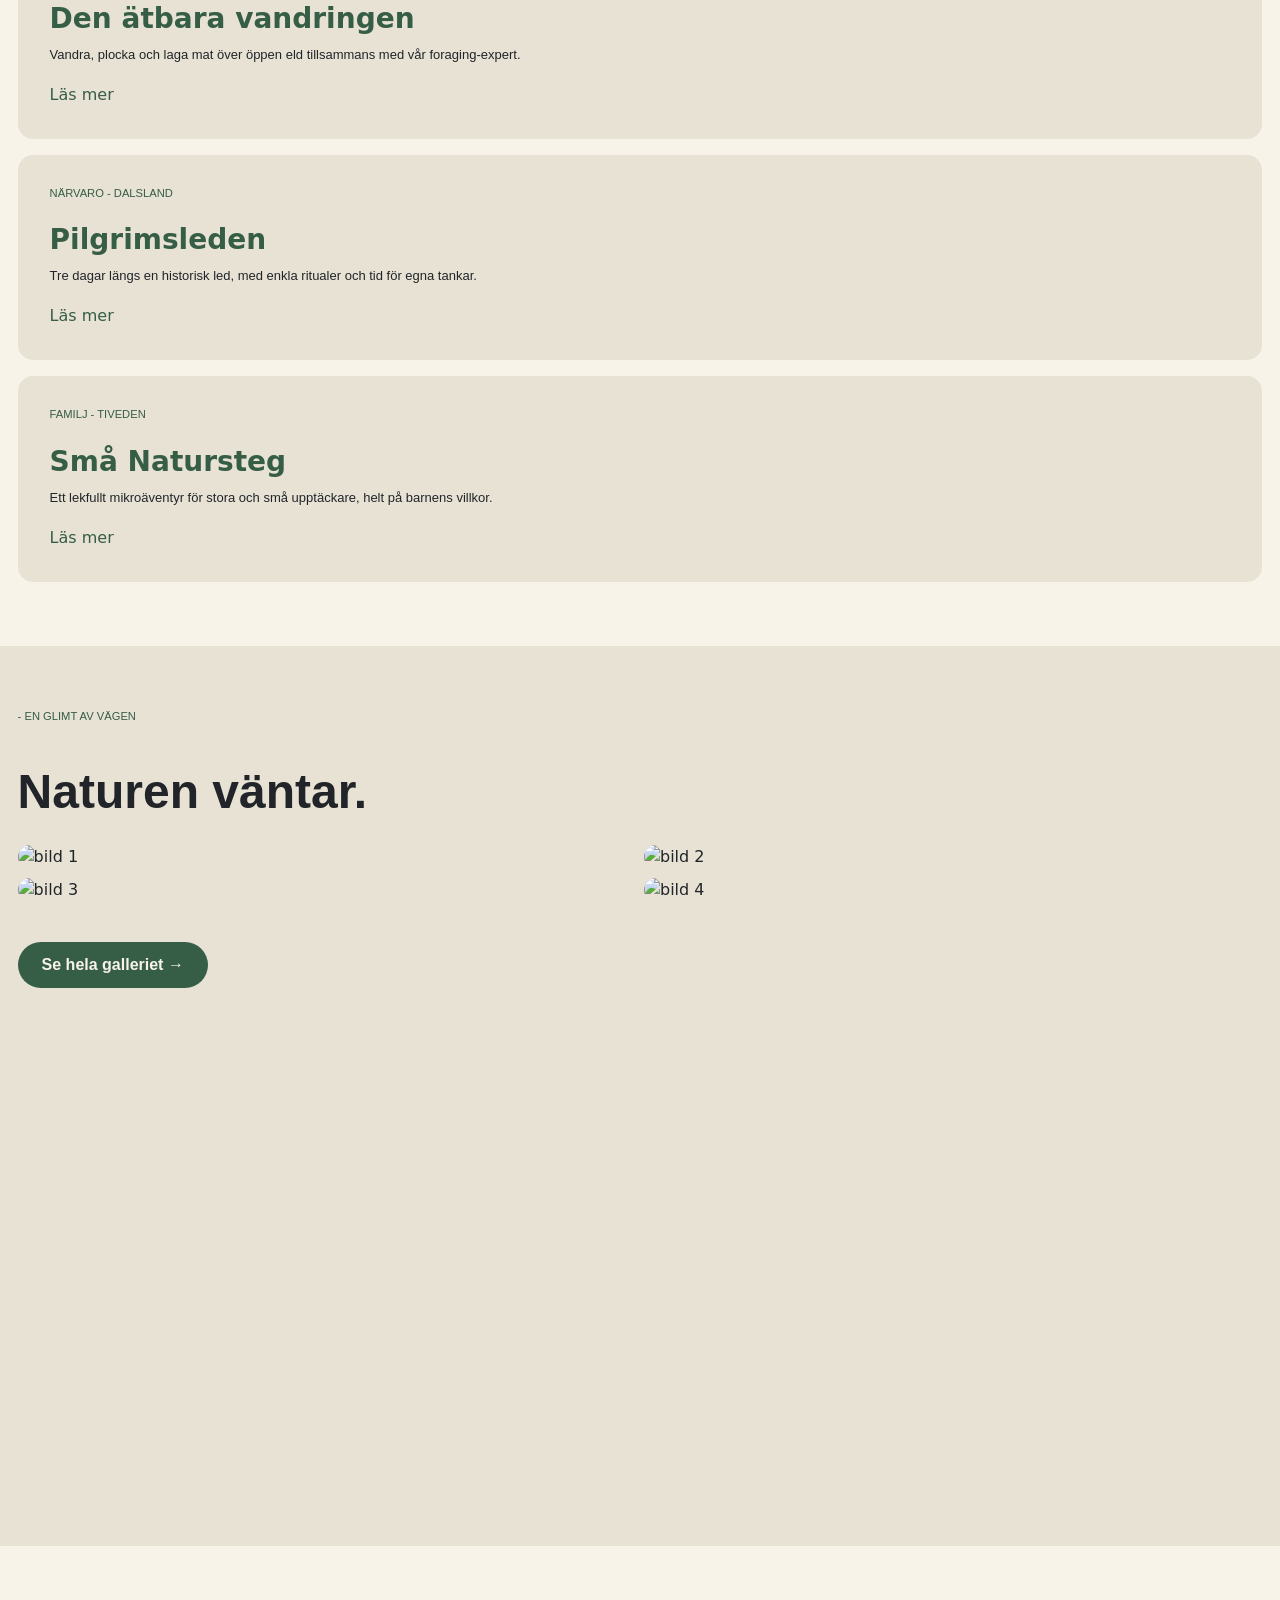
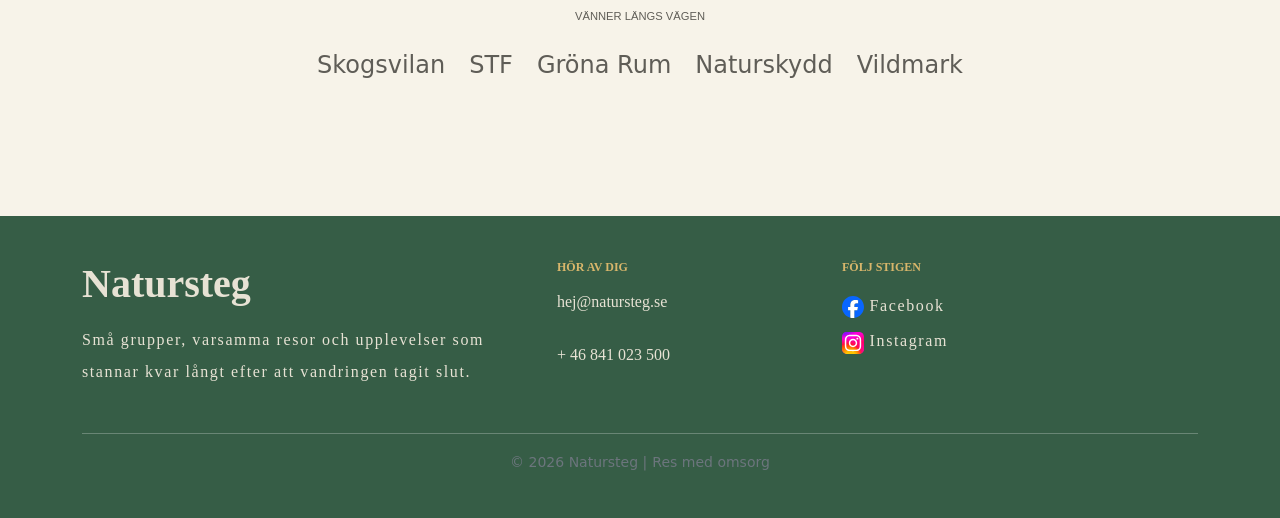
==== commit d0bdb00e: "Fixat mail och tele länkar till footer" ====
--- a/index.html
+++ b/index.html
@@ -132,7 +132,7 @@
                             Ett lekfullt mikroäventyr för stora och små
                             upptäckare, helt på barnens villkor.
                         </p>
-                       <a href="paket-four.html">Läs mer</a>
+                        <a href="paket-four.html">Läs mer</a>
                     </div>
                 </div>
             </section>
@@ -201,8 +201,15 @@
                     <!-- HÄR BEHÖVER VI LÄNKAR (A-TAGGAR) TILL TELEFONNUMMER, MAIL OCH INSTAGRAM -->
                     <div class="col-md-3">
                         <h3 class="footer-small-title">HÖR AV DIG</h3>
-                        <p class="footer-paragraph">hej@natursteg.se</p>
-                        <p class="footer-paragraph">+ 46 841 023 500</p>
+
+                        <a
+                            href="mailto:hej@natursteg.se"
+                            class="footer-paragraph"
+                            >hej@natursteg.se</a
+                        >
+                        <a href="tel:+46841023500" class="footer-paragraph"
+                            >+ 46 841 023 500</a
+                        >
                     </div>
                     <div class="col-md-3">
                         <h3 class="footer-small-title">FÖLJ STIGEN</h3>
--- a/style/style.css
+++ b/style/style.css
@@ -366,10 +366,12 @@
     display: flex;
     align-items: center;
     gap: 10px;
+    width: fit-content;
     font-size: 16px;
     font-family: "Arial, Helvetica, sans-serif";
     color: var(--bg2-color);
     margin-bottom: 1.8rem;
+    text-decoration: none;
 }
 
 .footer-paragraph img {
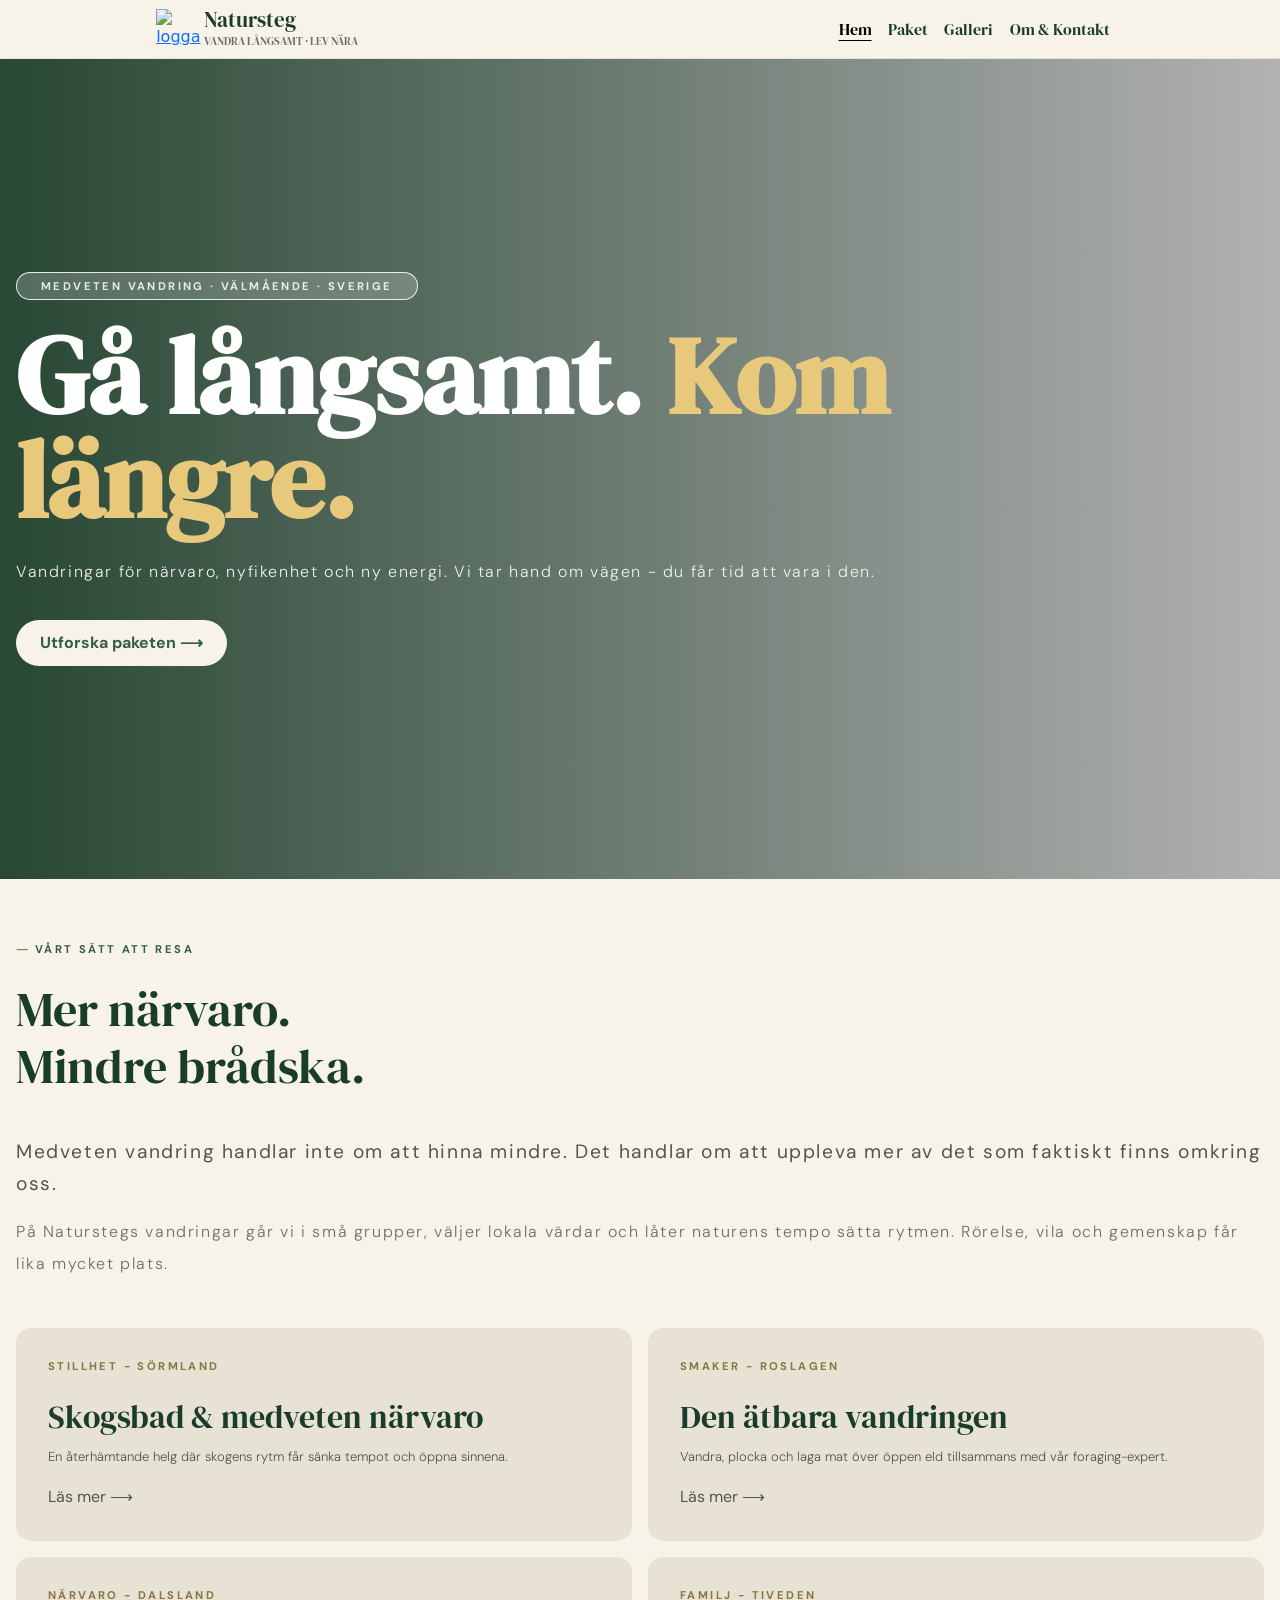
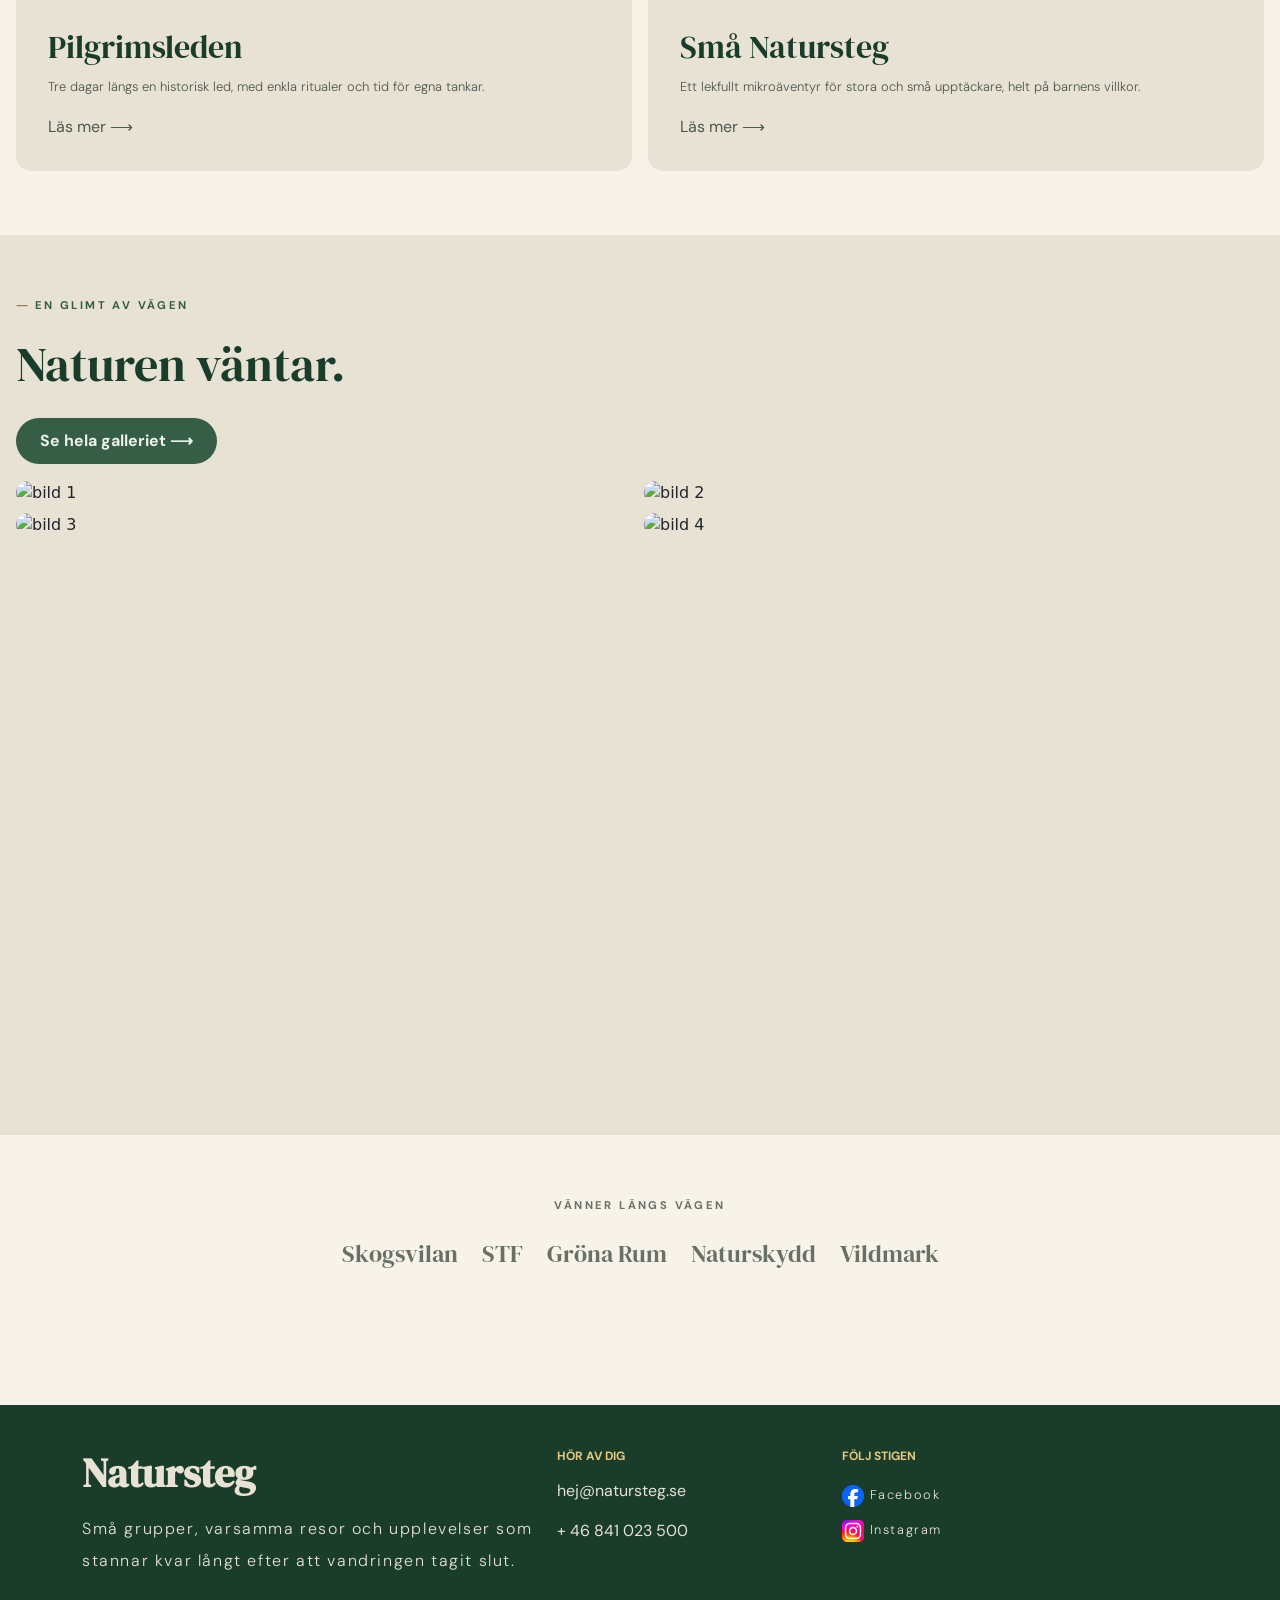
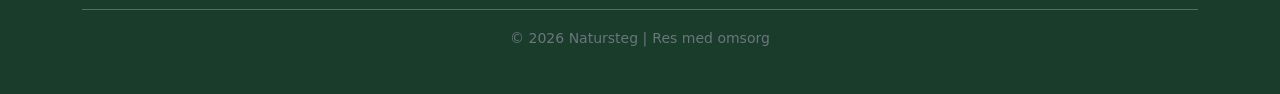
==== commit c1f08f87: "finslip startsida" ====
--- a/index.html
+++ b/index.html
@@ -62,33 +62,33 @@
                 <div class="startsida-text">
                     <h6>MEDVETEN VANDRING · VÄLMÅENDE · SVERIGE</h6>
                     <h1>
-                        Gå långsamt. <br />
+                        Gå långsamt.
                         <span class="titel-nyfärg">Kom längre.</span>
                     </h1>
                     <p>
                         Vandringar för närvaro, nyfikenhet och ny energi. Vi tar
                         hand om vägen - du får tid att vara i den.
                     </p>
-                    <a class="add-background" href="paket.html"
-                        >Utforska paketen →</a
+                    <a class="knapp-hem" href="paket.html"
+                        >Utforska paketen ⟶</a
                     >
                 </div>
             </section>
             <section class="om">
                 <div class="om-text">
-                    <h6>- VÅRT SÄTT ATT RESA</h6>
+                    <h6><span class="sträck"> ⸻ </span> VÅRT SÄTT ATT RESA</h6>
                     <h2>
                         Mer närvaro. <br />
                         Mindre brådska.
                     </h2>
                 </div>
                 <div>
-                    <p>
+                    <p class="text-större">
                         Medveten vandring handlar inte om att hinna mindre. Det
                         handlar om att uppleva mer av det som faktiskt finns
                         omkring oss.
                     </p>
-                    <p>
+                    <p class="text-mindre">
                         På Naturstegs vandringar går vi i små grupper, väljer
                         lokala värdar och låter naturens tempo sätta rytmen.
                         Rörelse, vila och gemenskap får lika mycket plats.
@@ -102,7 +102,7 @@
                             En återhämtande helg där skogens rytm får sänka
                             tempot och öppna sinnena.
                         </p>
-                        <a href="paket-one.html">Läs mer</a>
+                        <a href="paket-one.html">Läs mer ⟶</a>
                     </div>
 
                     <div class="om-paket">
@@ -112,7 +112,7 @@
                             Vandra, plocka och laga mat över öppen eld
                             tillsammans med vår foraging-expert.
                         </p>
-                        <a href="paket-two.html">Läs mer</a>
+                        <a href="paket-two.html">Läs mer ⟶</a>
                     </div>
 
                     <div class="om-paket">
@@ -122,7 +122,7 @@
                             Tre dagar längs en historisk led, med enkla ritualer
                             och tid för egna tankar.
                         </p>
-                        <a href="paket-three.html">Läs mer</a>
+                        <a href="paket-three.html">Läs mer ⟶</a>
                     </div>
 
                     <div class="om-paket">
@@ -132,14 +132,17 @@
                             Ett lekfullt mikroäventyr för stora och små
                             upptäckare, helt på barnens villkor.
                         </p>
-                        <a href="paket-four.html">Läs mer</a>
+                        <a href="paket-four.html">Läs mer ⟶</a>
                     </div>
                 </div>
             </section>
             <section class="bilder">
                 <div class="bilder-text">
-                    <h6>- EN GLIMT AV VÄGEN</h6>
+                    <h6><span class="sträck"> ⸻ </span> EN GLIMT AV VÄGEN</h6>
                     <h2>Naturen väntar.</h2>
+                    <a class="knapp-galleri" href="galleri.html"
+                        >Se hela galleriet ⟶</a
+                    >
 
                     <div class="bilder-container">
                         <div class="bild">
@@ -170,20 +173,16 @@
                             />
                         </div>
                     </div>
-
-                    <a class="add-background" href="galleri.html"
-                        >Se hela galleriet →</a
-                    >
                 </div>
             </section>
             <section class="vänner">
                 <h6>VÄNNER LÄNGS VÄGEN</h6>
                 <div class="partners">
-                    <div>Skogsvilan</div>
-                    <div>STF</div>
-                    <div>Gröna Rum</div>
-                    <div>Naturskydd</div>
-                    <div>Vildmark</div>
+                    <span class="partners-text">Skogsvilan</span>
+                    <span class="partners-text">STF</span>
+                    <span class="partners-text">Gröna Rum</span>
+                    <span class="partners-text">Naturskydd</span>
+                    <span class="partners-text">Vildmark</span>
                 </div>
             </section>
         </main>
--- a/style/style.css
+++ b/style/style.css
@@ -1,4 +1,34 @@
 /* JAG BÖRJAR MED ATT UTGÅ FRÅN MOBILSKÄRM NÄR JAG JOBBAR I CSS, ihopne SE 375 x 667 px */
+
+/* IMPORTERAR FONTS FRÅN FIGMAS SKISS*/
+
+@font-face {
+    font-family: "DMSerifDisplay";
+    src: url("/Fonts/DMSerifDisplay-Regular.ttf") format("truetype");
+    font-style: normal;
+    font-weight: 400;
+}
+
+@font-face {
+    font-family: "DMSans";
+    src: url("/Fonts/DMSans-Light.ttf") format("truetype");
+    font-style: normal;
+    font-weight: 200;
+}
+
+@font-face {
+    font-family: "DMSans";
+    src: url("/Fonts/DMSans-Regular.ttf") format("truetype");
+    font-style: normal;
+    font-weight: 400;
+}
+
+@font-face {
+    font-family: "DMSans";
+    src: url("/Fonts/DMSans-Bold.ttf") format("truetype");
+    font-style: normal;
+    font-weight: 600;
+}
 
 /* NOLLSTÄLLER WEBLÄSERENS STANDARD MARGINALER OCH SÄTTER ALL BOX-SIZING PÅ BORDEBOX, FÖR ATT FÅ MER KONTROLL */
 
@@ -8,37 +38,53 @@
     box-sizing: border-box;
 }
 
-/* HÄMTAR FÄRGKOD FRÅN SKISSEN OCH SPARAR I VARIABLER */
+/* HÄMTAR FÄRGKOD FRÅN SKISSEN OCH SPARAR I VARIABLER. SKAPAR OCKSÅ FONTVARIABLER */
 
 :root {
-    --font: "Arial, Helvetica, sans-serif";
+    --rubrik: "DMSerifDisplay", serif;
+
+    --h6-font: "DMSans", sans-serif;
+
+    --p-font: "DMSans", sans-serif;
+
+    --p1-color: #edf2eb;
+    --p2-color: #4f574f;
+    --p3-color: #697068;
+
+    --extra-color1: #e8c97c;
+    --extra-color2: #8a7344;
 
     --green-color: #365d46;
+
     --bg1-color: #f7f3e9;
     --bg2-color: #e7e2d4;
     --bg3-color: #193c2b;
 
-    --sid-padding-mobil: 4rem 1.1rem;
+    --sid-padding-mobil: 4rem 1rem;
 }
 
 /* STANDARD FÖR TEXT TAGGAR */
 
 h1 {
-    font-family: Arial, Helvetica, sans-serif;
+    font-family: var(--rubrik);
     font-size: 3.5rem;
     font-weight: 600;
+
+    color: white;
 }
 
 h2 {
-    font-family: Arial, Helvetica, sans-serif;
+    font-family: var(--rubrik);
     font-size: 3rem;
+
+    color: var(--bg3-color);
+}
+
+h6 {
+    font-family: var(--h6-font);
+    font-size: 0.7rem;
     font-weight: 600;
-}
-
-h6 {
-    font-family: Arial, Helvetica, sans-serif;
-    font-size: 0.7rem;
-    font-weight: 400;
+    letter-spacing: 0.15rem;
 
     margin-bottom: 1.5rem;
 
@@ -46,7 +92,8 @@
 }
 
 p {
-    font-family: Arial, Helvetica, sans-serif;
+    font-family: var(--p-font);
+    font-weight: 200;
 
     letter-spacing: 0.1rem;
     line-height: 2rem;
@@ -77,8 +124,7 @@
 
 .navbar {
     background-color: var(--bg1-color) !important;
-    border-bottom: 1px solid #d4d1c7;
-    /* background color funkar ej, tror det ligger från dina tidigare färginställningar */
+    border-bottom: 1px solid var(--bg2-color);
 }
 
 .navbar-toggler {
@@ -99,14 +145,13 @@
 .brand-wrapper a {
     text-decoration: none;
     margin: 0;
-    line-height: 1.2;
+    line-height: 0.7;
 }
 
 .navbar-brand {
-    font-family: Arial, Helvetica, sans-serif;
+    font-family: var(--rubrik);
     font-size: 1.3rem;
-    font-weight: bold;
-    color: var(--green-color);
+    color: var(--bg3-color);
     text-decoration: none;
 }
 
@@ -115,16 +160,15 @@
 }
 
 .small-text {
-    color: #5f5d57;
+    color: var(--p3-color);
     font-size: 0.7rem;
     margin-top: -0.6rem;
 }
 
 .nav-link {
-    color: #5d645e;
-    font-size: 14px;
-    font-weight: bold;
-    font-family: "DM sans", sans-serif;
+    color: var(--bg3-color);
+    font-size: 1rem;
+    font-family: var(--rubrik);
 }
 
 .nav-link.active {
@@ -154,30 +198,33 @@
 /* === STARTSIDA === */
 
 .startsida {
-    /* Lägger bakgrundsbilden här för att den inte ska följa med när man scorllar neråt */
     background-image: 
     /* Blandar bild med gradient */
-        linear-gradient(to right, rgba(54, 93, 70, 0.8), rgba(0, 0, 0, 0.3)),
+        linear-gradient(to right, rgb(40, 71, 52), rgba(0, 0, 0, 0.3)),
         url(../Img/photo-1787951611386-b042ec1c6b13.jpg);
 
     background-size: cover;
     background-position: center;
     background-attachment: scroll;
 
-    /* postition relative som ankare till knappen "add-background" */
-    position: relative;
-
     /* FYLLER UT HELA FÖRSTA SIDAN (- HEADERNS HEIGHT) */
     height: calc(100vh - 5rem);
 
     padding: var(--sid-padding-mobil);
 }
 
+.startsida-text {
+    display: flex;
+    flex-direction: column;
+    justify-content: center;
+
+    height: 100%;
+}
+
 .startsida h6 {
-    font-size: 0.7rem;
-    text-align: center;
-
-    margin-bottom: 1.5rem;
+    text-align: start;
+    line-height: 1rem;
+
     padding: 0.3rem 1.5rem;
 
     color: rgba(255, 255, 255, 0.856);
@@ -186,39 +233,34 @@
     /* frostat glas */
     backdrop-filter: blur(3px);
 
-    border: 1px solid lightgray;
+    border: 1px solid rgba(255, 255, 255, 0.856);
     border-radius: 30px;
 }
 
-.startsida h1 {
-    color: white;
-}
-
 .titel-nyfärg {
-    color: #d8b66b;
+    color: var(--extra-color1);
 }
 
 .startsida p {
-    font-weight: 700;
-
     margin-top: 1rem;
-    color: white;
-}
-
-.startsida-text .add-background {
-    position: absolute;
-
-    bottom: 4rem;
+    color: var(--p1-color);
+}
+
+.knapp-hem {
     padding: 0.7rem 1.5rem;
 
-    font-family: Arial, Helvetica, sans-serif;
+    width: fit-content;
+    text-decoration: none;
+
+    font-family: var(--h6-font);
+
+    margin-top: 1rem;
 
     font-weight: 600;
     color: var(--green-color);
 
     background-color: var(--bg1-color);
 
-    border: 1px solid var(--green-color);
     border-radius: 30px;
 }
 
@@ -234,6 +276,20 @@
     padding: var(--sid-padding-mobil);
 
     background-color: var(--bg1-color);
+}
+
+.sträck {
+    color: var(--extra-color2);
+}
+
+.text-större {
+    color: var(--p2-color);
+    font-size: 1.2rem;
+    font-weight: 400;
+}
+
+.text-mindre {
+    color: var(--p3-color);
 }
 
 .om-paketcontainer {
@@ -252,21 +308,29 @@
     border-radius: 15px;
 }
 
+.om-paket h6 {
+    color: var(--extra-color2);
+}
+
 .om-paket h3 {
-    color: var(--green-color);
-    font-weight: 700;
-    line-height: 2rem;
+    font-family: var(--rubrik);
+    font-weight: 500;
+    line-height: 2.5rem;
+    font-size: 2rem;
+    color: var(--bg3-color);
 }
 
 .om-paket p {
     font-size: small;
     letter-spacing: 0;
     line-height: 1.5rem;
+    color: var(--p2-color);
 }
 
 .om-paket a {
+    font-family: var(--p-font);
     text-decoration: none;
-    color: var(--green-color);
+    color: var(--p2-color);
 }
 
 /* === BILDER === */
@@ -274,12 +338,30 @@
 .bilder-text {
     display: flex;
     flex-direction: column;
-    gap: 1rem;
     min-height: 100vh;
 
     padding: var(--sid-padding-mobil);
 
     background-color: var(--bg2-color);
+}
+
+.knapp-galleri {
+    text-decoration: none;
+    padding: 0.7rem 1.5rem;
+
+    width: fit-content;
+
+    font-family: var(--h6-font);
+
+    margin-top: 1rem;
+    margin-bottom: 1rem;
+
+    font-weight: 600;
+    color: var(--p1-color);
+
+    background-color: var(--green-color);
+
+    border-radius: 30px;
 }
 
 .bilder-container {
@@ -298,21 +380,6 @@
 
 /* VÄNNER */
 
-.bilder-text .add-background {
-    align-self: flex-start;
-
-    margin-top: 1.5rem;
-
-    font-family: Arial, Helvetica, sans-serif;
-    font-weight: 600;
-    color: var(--bg1-color);
-
-    background-color: var(--green-color);
-
-    padding: 0.7rem 1.5rem;
-    border-radius: 30px;
-}
-
 .vänner {
     min-height: 30vh;
 
@@ -323,7 +390,7 @@
 
 .vänner h6 {
     text-align: center;
-    color: #5f5d57;
+    color: var(--p3-color);
 }
 
 .partners {
@@ -332,12 +399,17 @@
     flex-wrap: wrap;
     gap: 1.5rem;
 
+    font-size: 1.5rem;
+
     margin-top: 1.5rem;
 }
 
-.partners div {
-    font-size: 1.5rem;
-    color: #5f5d57;
+.partners-text {
+    font-family: var(--rubrik);
+
+    color: var(--p3-color);
+
+    font-weight: 500;
 }
 
 /* Footer styles */
@@ -349,8 +421,7 @@
 
 footer {
     margin-top: auto;
-    background-color: var(--green-color);
-    color: #eeece1;
+    background-color: var(--bg3-color);
     padding: 20px 0;
 }
 
@@ -359,7 +430,7 @@
     font-size: 2.5rem;
     font-weight: bold;
     margin-bottom: 1rem;
-    font-family: "Arial, Helvetica, sans-serif";
+    font-family: var(--rubrik);
 }
 
 .footer-paragraph {
@@ -368,9 +439,9 @@
     gap: 10px;
     width: fit-content;
     font-size: 16px;
-    font-family: "Arial, Helvetica, sans-serif";
+    font-family: var(--p-font);
     color: var(--bg2-color);
-    margin-bottom: 1.8rem;
+    margin-bottom: 1rem;
     text-decoration: none;
 }
 
@@ -381,21 +452,23 @@
 }
 
 .footer-paragraph a {
+    font-family: var(--p-font);
+    font-size: 0.8rem;
     text-decoration: none;
     color: var(--bg2-color);
 }
 
 .footer-small-title {
     font-size: 12px;
-    color: #d8b66b;
+    color: var(--extra-color1);
     font-weight: bold;
     margin-bottom: 10px;
-    font-family: "Arial, Helvetica, sans-serif";
+    font-family: var(--p-font);
 }
 
 .footer-small-title {
     margin-bottom: 1rem;
-    color: #d8b66b;
+    color: var(--extra-color1);
 }
 
 .footer-small-title + p {
@@ -409,17 +482,15 @@
 /* PAKET */
 
 .paket-main {
-    font-family: Arial, Helvetica, sans-serif;
-
+    font-family: var(--rubrik);
     background-color: var(--bg1-color);
+    padding: var(--sid-padding-mobil);
 }
 
 .paket {
     display: flex;
     flex-direction: column;
-    background-color: var(--bg1-color);
-
-    padding: var(--sid-padding-mobil);
+
 }
 
 .paket h2 {
@@ -458,6 +529,7 @@
     min-width: 0;
     border-collapse: collapse;
     table-layout: auto;
+    border: 1px solid var(--bg2-color);
 }
 
 .table th {
@@ -879,6 +951,44 @@
         margin-left: 12%;
     }
 
+    /* === STARTSIDA === */
+
+    /* main */
+    .startsida {
+        display: flex;
+    }
+
+    .startsida-text {
+        display: flex;
+        flex-direction: column;
+        justify-content: center;
+        width: 77%;
+    }
+
+    .startsida h6 {
+        width: fit-content;
+    }
+
+    .startsida h1 {
+        font-size: 6.8rem;
+        line-height: 6.5rem;
+    }
+
+    /* om */
+
+    .om-paketcontainer {
+        display: grid;
+        grid-template-columns: 1fr 1fr;
+    }
+
+    /* === GALLERI === */
+
+    .galleri-container {
+        grid-template-columns: 1fr 1fr 1fr;
+        grid-template-rows: auto;
+        gap: 0.5rem;
+    }
+
     /* Paket */
     .paket {
         display: grid;
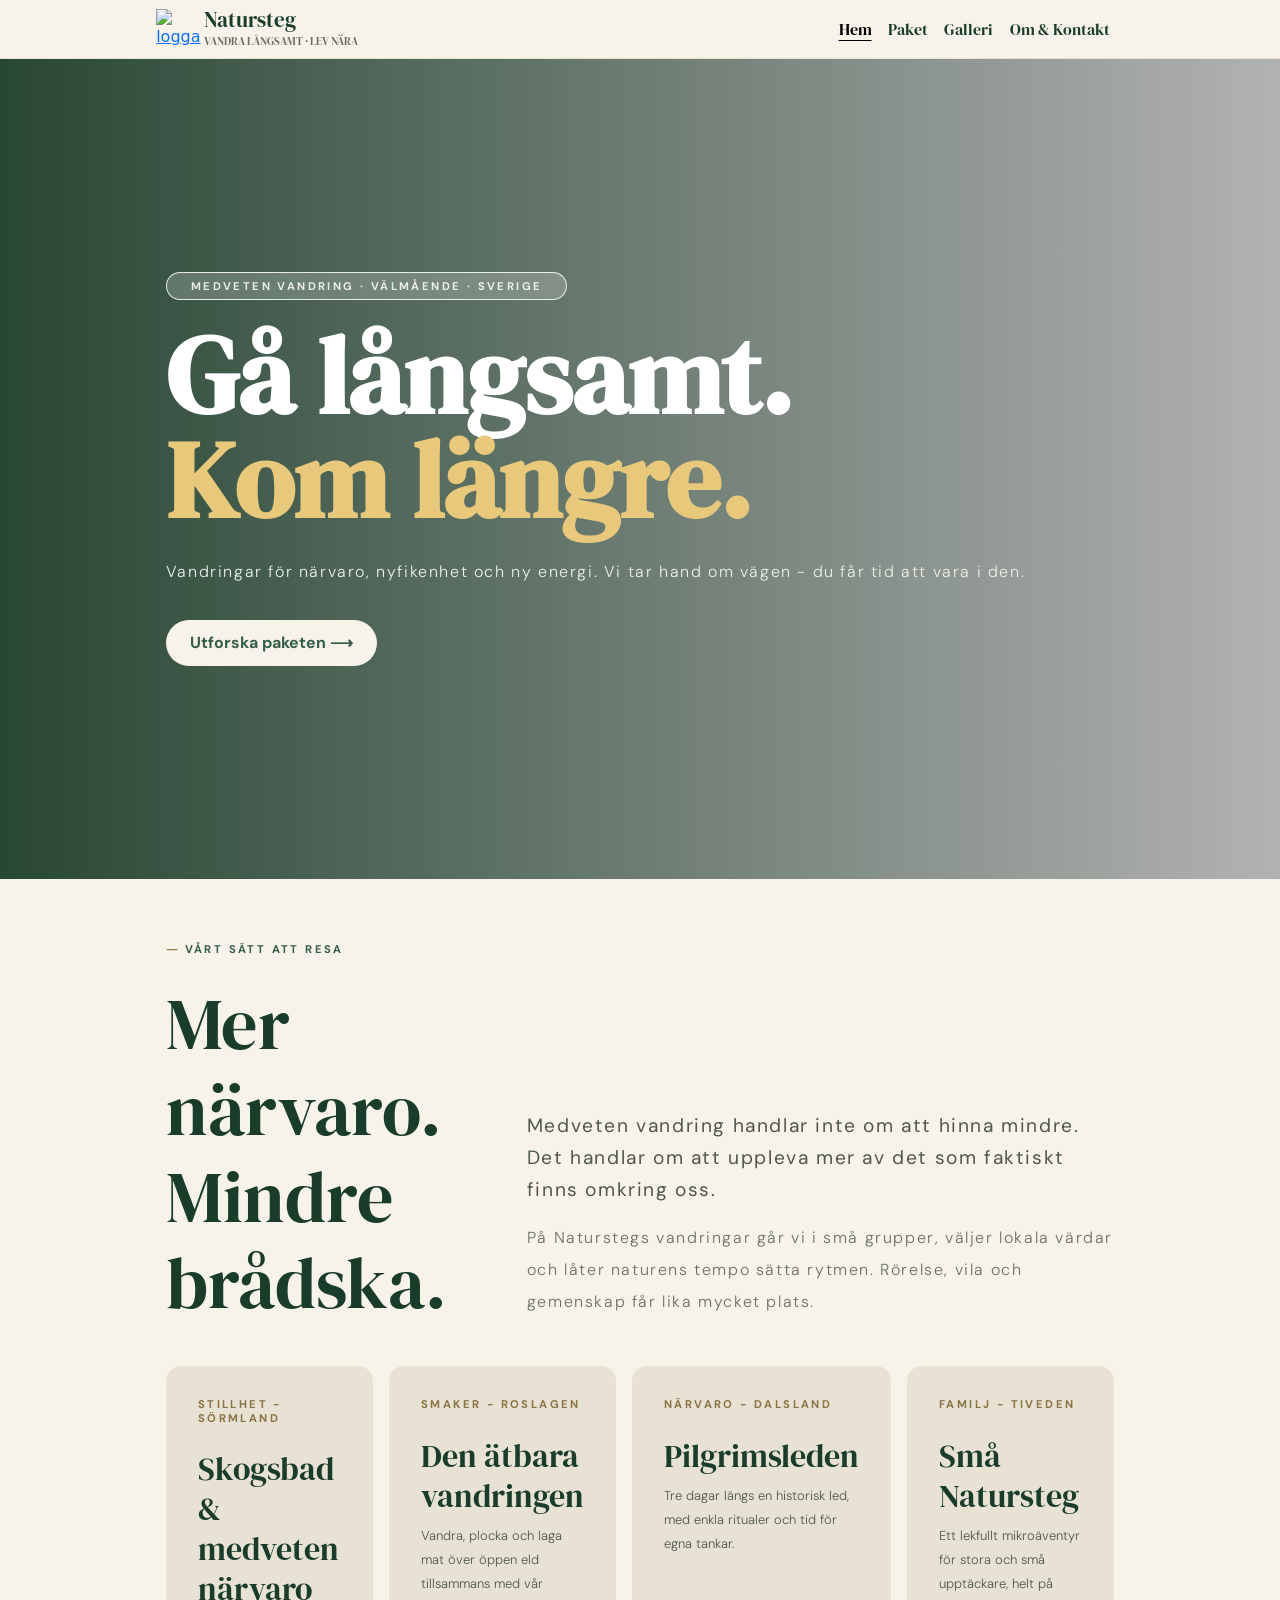
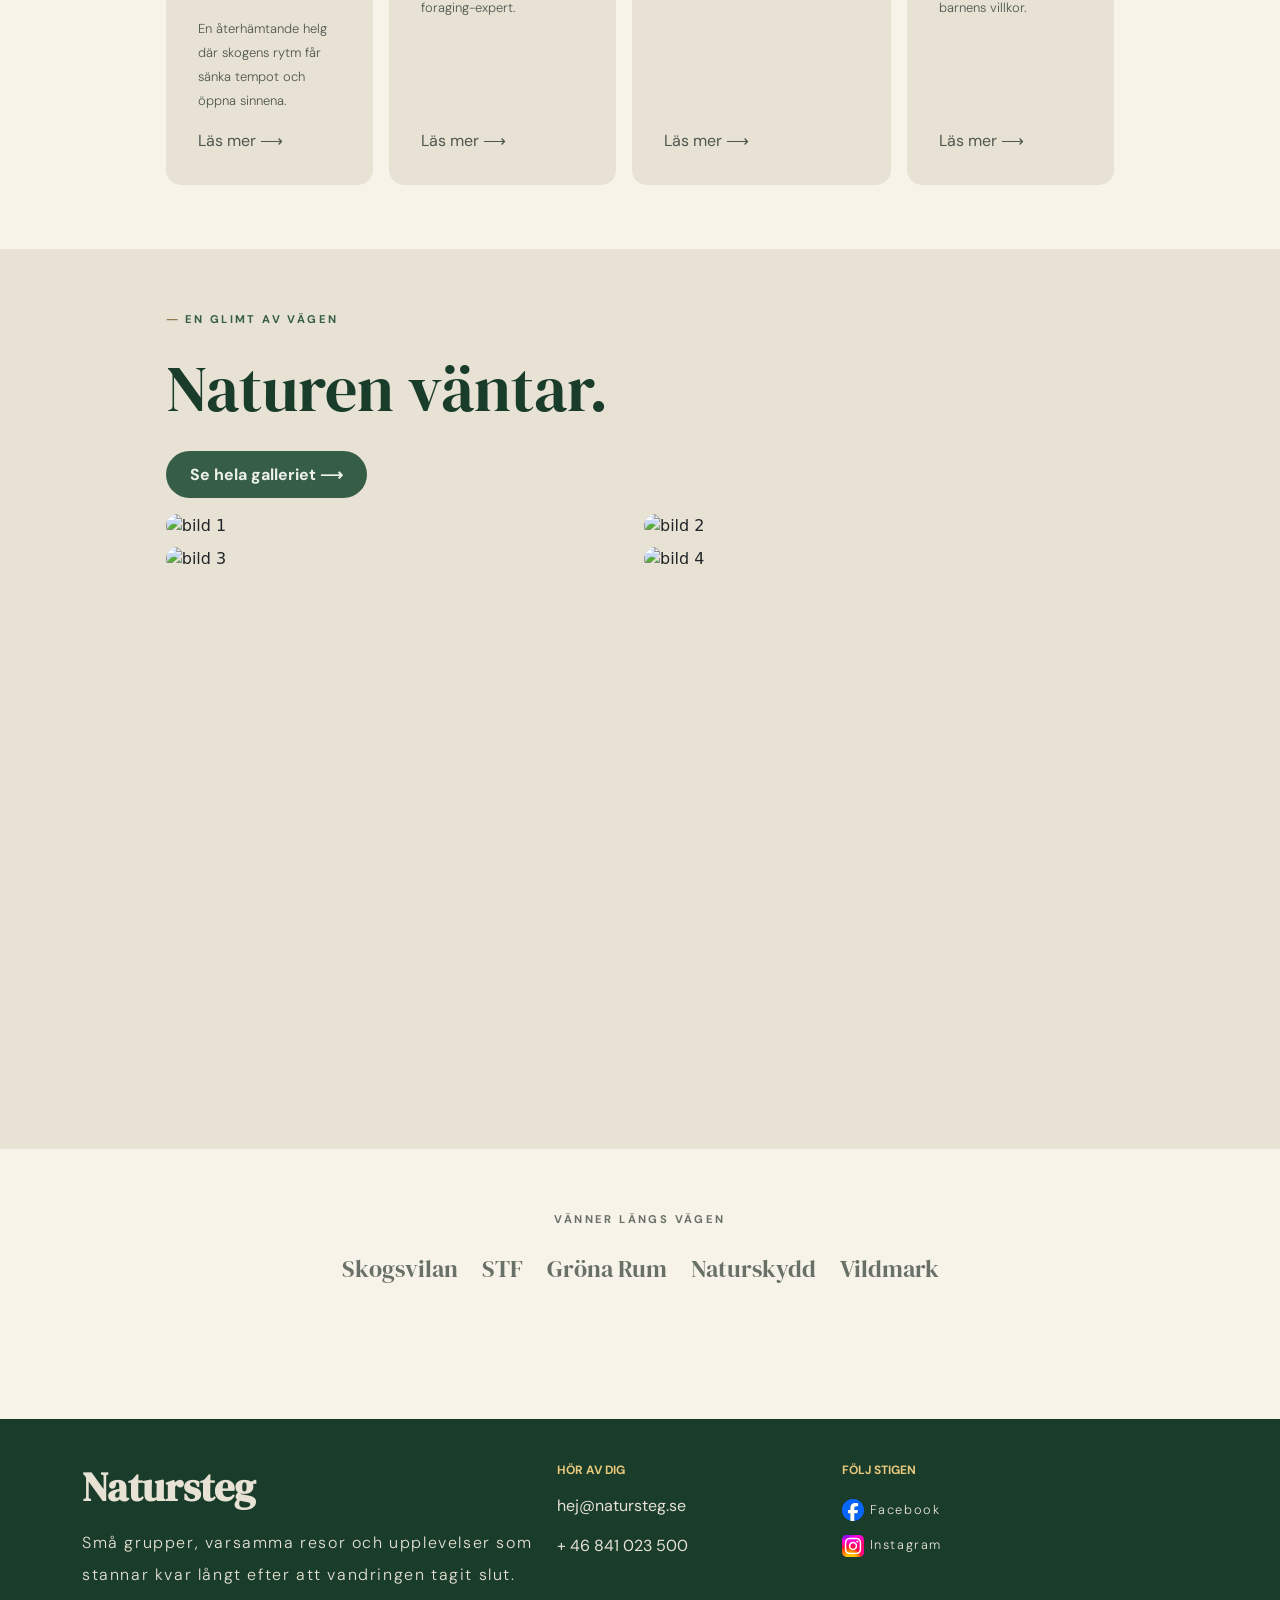
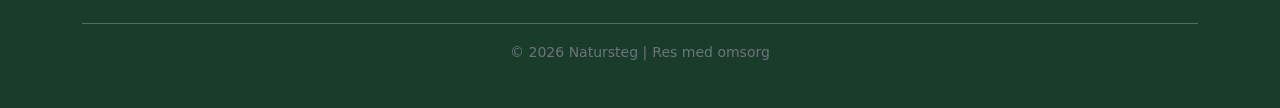
==== commit 7d409ebf: "Mer finslip och anpassning till stor skärm för hem och galleri" ====
--- a/index.html
+++ b/index.html
@@ -62,7 +62,7 @@
                 <div class="startsida-text">
                     <h6>MEDVETEN VANDRING · VÄLMÅENDE · SVERIGE</h6>
                     <h1>
-                        Gå långsamt.
+                        Gå långsamt. <br />
                         <span class="titel-nyfärg">Kom längre.</span>
                     </h1>
                     <p>
@@ -75,24 +75,30 @@
                 </div>
             </section>
             <section class="om">
-                <div class="om-text">
-                    <h6><span class="sträck"> ⸻ </span> VÅRT SÄTT ATT RESA</h6>
-                    <h2>
-                        Mer närvaro. <br />
-                        Mindre brådska.
-                    </h2>
-                </div>
-                <div>
-                    <p class="text-större">
-                        Medveten vandring handlar inte om att hinna mindre. Det
-                        handlar om att uppleva mer av det som faktiskt finns
-                        omkring oss.
-                    </p>
-                    <p class="text-mindre">
-                        På Naturstegs vandringar går vi i små grupper, väljer
-                        lokala värdar och låter naturens tempo sätta rytmen.
-                        Rörelse, vila och gemenskap får lika mycket plats.
-                    </p>
+                <div class="om-intro-text">
+                    <div class="om-text">
+                        <h6>
+                            <span class="sträck"> ⸻ </span> VÅRT SÄTT ATT RESA
+                        </h6>
+                        
+                        <h2>
+                            Mer närvaro. <br />
+                            Mindre brådska.
+                        </h2>
+                    </div>
+                    <div>
+                        <p class="text-större">
+                            Medveten vandring handlar inte om att hinna mindre.
+                            Det handlar om att uppleva mer av det som faktiskt
+                            finns omkring oss.
+                        </p>
+                        <p class="text-mindre">
+                            På Naturstegs vandringar går vi i små grupper,
+                            väljer lokala värdar och låter naturens tempo sätta
+                            rytmen. Rörelse, vila och gemenskap får lika mycket
+                            plats.
+                        </p>
+                    </div>
                 </div>
                 <div class="om-paketcontainer">
                     <div class="om-paket">
@@ -138,8 +144,12 @@
             </section>
             <section class="bilder">
                 <div class="bilder-text">
-                    <h6><span class="sträck"> ⸻ </span> EN GLIMT AV VÄGEN</h6>
-                    <h2>Naturen väntar.</h2>
+                    <div class="bilder-text-intro">
+                        <h6>
+                            <span class="sträck"> ⸻ </span> EN GLIMT AV VÄGEN
+                        </h6>
+                        <h2>Naturen väntar.</h2>
+                    </div>
                     <a class="knapp-galleri" href="galleri.html"
                         >Se hela galleriet ⟶</a
                     >
--- a/style/style.css
+++ b/style/style.css
@@ -299,6 +299,9 @@
 }
 
 .om-paket {
+    display: flex;
+    flex-direction: column;
+
     width: 100%;
     height: auto;
 
@@ -306,6 +309,10 @@
 
     background-color: var(--bg2-color);
     border-radius: 15px;
+}
+
+.om-paket a {
+    margin-top: auto;
 }
 
 .om-paket h6 {
@@ -482,27 +489,41 @@
 /* PAKET */
 
 .paket-main {
-    font-family: var(--rubrik);
+    font-family: Arial, Helvetica, sans-serif;
+
     background-color: var(--bg1-color);
-    padding: var(--sid-padding-mobil);
 }
 
 .paket {
     display: flex;
     flex-direction: column;
-
+    background-color: var(--bg1-color);
+
+    padding: 4rem 1rem 1rem;
 }
 
 .paket h2 {
-    color: #193c2b;
-    font-size: 96px;
-    font-family: "DM Serif Display", serif;
+    color: var(--bg3-color);
+    font-size: 3.75rem;
+    font-family: var(--rubrik);
+    line-height: 4rem;
+    margin-bottom: 3rem;
 }
 
 .paket p {
-    color: #6d756d;
+    color: var(--p2-color);
     letter-spacing: 0.1rem;
     line-height: 2rem;
+}
+
+.paket-section-text {
+    caption-side: top;
+    font-size: 0.7rem;
+    font-family: var(--p-font);
+    color: var(--p3-color);
+
+    margin-left: 1rem;
+    margin-bottom: 1rem;
 }
 
 .paket-section {
@@ -529,14 +550,13 @@
     min-width: 0;
     border-collapse: collapse;
     table-layout: auto;
-    border: 1px solid var(--bg2-color);
 }
 
 .table th {
-    color: #626a62;
-    background-color: #e8e4d8;
+    color: var(--p2-color);
+    background-color: var(--bg2-color);
     font-size: 12px;
-    font-family: "DM Sans", sans-serif;
+    font-family: var(--p-font);
     padding: 0 6px 20px;
     letter-spacing: 0.08rem;
     overflow-wrap: break-word;
@@ -544,25 +564,26 @@
 }
 
 .table td {
-    color: #596159;
+    color: var(--p3-color);
     font-size: 14px;
-    font-family: "DM Sans", sans-serif;
+    font-family: var(--p-font);
     line-height: 1.5rem;
     padding: 20px 0 20px 20px;
 }
 
 td h1 {
-    color: #193c2b;
+    color: var(--bg3-color);
     font-size: 24px;
-    font-family: "DM Serif Display", serif;
+    font-family: var(--rubrik);
+    font-weight: 400;
     margin-bottom: 20px;
 }
 
 td h2 {
-    color: #7c847c;
+    color: var(--p3-color);
     font-size: 12px;
     font-weight: 100;
-    font-family: "DM Sans", sans-serif;
+    font-family: var(--p2-color);
     margin-bottom: 20px;
 }
 
@@ -585,9 +606,9 @@
     gap: 12px;
     white-space: nowrap;
     font-size: 14px;
-    font-family: "DM Sans", sans-serif;
+    font-family: var(--p-font);
     font-weight: bold;
-    color: #f7f3e9;
+    color: var(--bg1-color);
     border-radius: 34px;
     padding: 8px 16px;
     background-color: var(--green-color);
@@ -608,10 +629,10 @@
 
 .go-paket {
     text-decoration: none;
-    color: #6c746c;
+    color: var(--p3-color);
     font-weight: bold;
     font-size: 14px;
-    font-family: "DM Sans", sans-serif;
+    font-family: var(--green-color);
 }
 
 .paket-intro {
@@ -620,23 +641,26 @@
 }
 
 .paket-intro h1 {
-    color: #365d46;
-    font-size: 12px;
-    font-family: "DM Sans", sans-serif;
-    margin-top: 20px;
+    color: var(--green-color);
+    text-transform: uppercase;
+    font-size: 0.7rem;
+    font-family: var(--h6-font);
+    margin-top: 2rem;
     letter-spacing: 0.2rem;
 }
 
 .paket-intro h2 {
-    color: #193c2b;
-    font-size: 60px;
+    color: var(--bg3-color);
+    font-size: 3rem;
+    line-height: 4rem;
     font-weight: 700;
-    font-family: "DM Serif Display", serif;
+    font-family: var(--rubrik);
+    margin-top: 1rem;
+    margin-bottom: 2rem;
 }
 .paket-intro p {
-    color: #5d655d;
-    font-size: 20px;
-    font-family: "DM sans", sans-serif;
+    color: var(--p2-color);
+    font-family: var(--h6-font);
     line-height: 1.5rem;
 }
 
@@ -653,7 +677,7 @@
 
 .paket-content h3 {
     margin-top: 10px;
-    color: #8b7444;
+    color: var(--extra-color2);
     font-size: 12px;
     font-weight: bold;
     font-family: "DM sans", sans-serif;
@@ -662,27 +686,26 @@
 .paket-content h4 {
     color: #193c2b;
     font-size: 24px;
-    font-weight: bold;
-    font-family: "DM serif Display", serif;
+    font-family: var(--rubrik);
 }
 
 .paket-content p {
-    color: #626a62;
-    font-size: 16px;
-    font-weight: bold;
-    font-family: "DM sans", sans-serif;
+    color: var(--p3-color);
+    font-size: 1rem;
+
+    font-family: var(--p-font);
 }
 
 .boka-button {
     font-size: 14px;
-    font-family: "DM Sans", sans-serif;
+    font-family: var(--p-font);
     font-weight: bold;
-    color: #f7f3e9;
+    color: var(--bg1-color);
     border-radius: 34px;
     padding: 8px 16px;
     background-color: var(--green-color);
     border: none;
-    margin-top: 10px;
+    margin-top: 2rem;
     text-decoration: none;
 }
 
@@ -695,6 +718,7 @@
 }
 
 .paket-individuell-img {
+    border-radius: 30px;
     width: 350px;
     height: 250px;
     margin-top: 20px;
@@ -713,20 +737,21 @@
 
 .kontakt-banner-rubrik {
     color: #52735d;
-    font-size: 12px;
-    font-family: Arial, Helvetica, sans-serif;
+    font-size: 0.7rem;
+    font-family: var(--h6-font);
     margin: 0 0 14px 0;
     letter-spacing: 0.2rem;
 }
 
 .kontakt-banner-text h3 {
-    color: #f7f3e9;
-    font-size: 60px;
-    font-family: Arial, Helvetica, sans-serif;
+    color: var(--p1-color);
+    font-size: 3.75rem;
+    line-height: 4rem;
+    font-family: var(--rubrik);
 }
 
 .kontakt-banner-text p {
-    color: #cbd6ca;
+    color: var(--p1-color);
     letter-spacing: 0.1rem;
     line-height: 2rem;
 }
@@ -741,18 +766,18 @@
 }
 
 .guider h1 {
-    color: #365d46;
-    font-size: 12px;
-    font-family: "DM Sans", sans-serif;
+    color: var(--green-color);
+    font-size: 0.7rem;
+    font-family: var(--h6-font);
     margin-bottom: 20px;
     letter-spacing: 0.2rem;
 }
 
 .guider h2 {
-    color: #193c2b;
-    font-size: 60px;
+    color: var(--bg3-color);
+    font-size: 3rem;
     font-weight: 700;
-    font-family: "DM Serif Display", serif;
+    font-family: var(--rubrik);
     margin-bottom: 20px;
 }
 
@@ -785,7 +810,7 @@
 }
 
 .guide-kort h3 {
-    color: #193c2b;
+    color: var(--bg3-color);
     font-size: 24px;
     font-weight: 700;
     font-family: "DM Serif Display", serif;
@@ -798,6 +823,10 @@
     font-weight: bold;
     font-family: "DM Sans", sans-serif;
     line-height: 1.5rem;
+}
+
+.guide-kort a {
+    text-decoration-color: var(--extra-color2);
 }
 
 #initialer-al,
@@ -843,26 +872,26 @@
 }
 
 .kontakt-section h1 {
-    color: #365d46;
+    color: var(--green-color);
     font-size: 12px;
     font-weight: 550;
-    font-family: "DM Sans", sans-serif;
+    font-family: var(--h6-font);
     margin-bottom: 20px;
     letter-spacing: 0.2rem;
 }
 
 .kontakt-section h2 {
-    color: #193c2b;
-    font-size: 48px;
-    font-weight: 700;
-    font-family: "DM Serif Display", serif;
+    color: var(--bg3-color);
+    font-size: 3rem;
+    font-weight: 600;
+    font-family: var(--rubrik);
     margin-bottom: 16px;
 }
 
 .kontakt-section p {
-    color: #626a62;
+    color: var(--p2-color);
     font-size: 16px;
-    font-family: "DM Sans", sans-serif;
+    font-family: var(--p-font);
     line-height: 1.5rem;
 }
 
@@ -925,11 +954,19 @@
 .galleri-main {
     min-height: 100vh;
 
-    font-family: Arial, Helvetica, sans-serif;
-
     padding: var(--sid-padding-mobil);
 
-    background-color: var(--bg2-color);
+    background-color: var(--bg1-color);
+}
+
+.galleri-main h2 {
+    font-size: 3.75rem;
+    line-height: 4rem;
+    margin-bottom: 2rem;
+}
+
+.galleri-main p {
+    color: var(--p2-color);
 }
 
 .galleri-container {
@@ -954,6 +991,7 @@
     /* === STARTSIDA === */
 
     /* main */
+
     .startsida {
         display: flex;
     }
@@ -963,6 +1001,7 @@
         flex-direction: column;
         justify-content: center;
         width: 77%;
+        margin-left: 12%;
     }
 
     .startsida h6 {
@@ -976,9 +1015,43 @@
 
     /* om */
 
+    .om-intro-text {
+        display: flex;
+        gap: 5rem;
+        align-items: end;
+
+        margin-left: 12%;
+        margin-right: 12%;
+    }
+
+    .om-intro-text h2 {
+        font-size: 4.5rem;
+    }
+
     .om-paketcontainer {
+        margin-left: 12%;
+        margin-right: 12%;
         display: grid;
-        grid-template-columns: 1fr 1fr;
+        grid-template-columns: 1fr 1fr 1fr 1fr;
+    }
+
+    /* bilder */
+
+    .bilder-text-intro {
+        margin-left: 12%;
+    }
+
+    .bilder-text h2 {
+        font-size: 4rem;
+    }
+
+    .knapp-galleri {
+        margin-left: 12%;
+    }
+
+    .bilder-container {
+        margin-left: 12%;
+        margin-right: 12%;
     }
 
     /* === GALLERI === */
@@ -1005,6 +1078,7 @@
     }
 
     .paket h2 {
+        line-height: 6rem;
         grid-column: 1;
         font-size: 96px;
         margin: 0;
@@ -1017,6 +1091,7 @@
         font-family: "DM Sans", sans-serif;
         color: #616860;
         max-width: 400px;
+        margin-right: 25%;
     }
 
     .paket-section {
@@ -1059,6 +1134,29 @@
         box-sizing: border-box;
     }
 
+    /* Galleri */
+
+    .galleri-intro {
+        padding: 0 12%;
+    }
+
+    .galleri-intro-text {
+        display: flex;
+        align-items: end;
+        gap: 5rem;
+        margin-bottom: 2rem;
+        margin-top: 2rem;
+    }
+
+    .galleri-intro-text h2 {
+        font-size: 96px;
+        line-height: 6rem;
+    }
+
+    .galleri-container {
+        padding: 0 12%;
+    }
+
     /* Kontakt */
     .kontakt-banner-rubrik {
         margin-left: 12%;
@@ -1076,6 +1174,8 @@
         font-weight: bold;
         margin-bottom: 20px;
         margin-left: 12%;
+
+        line-height: 6rem;
     }
 
     .kontakt-banner-text p {
@@ -1083,7 +1183,7 @@
         font-family: "DM Sans", sans-serif;
         color: #cbd6ca;
         max-width: 400px;
-        margin-left: 5%;
+        margin-right: 12%;
     }
 
     .guider h2 {
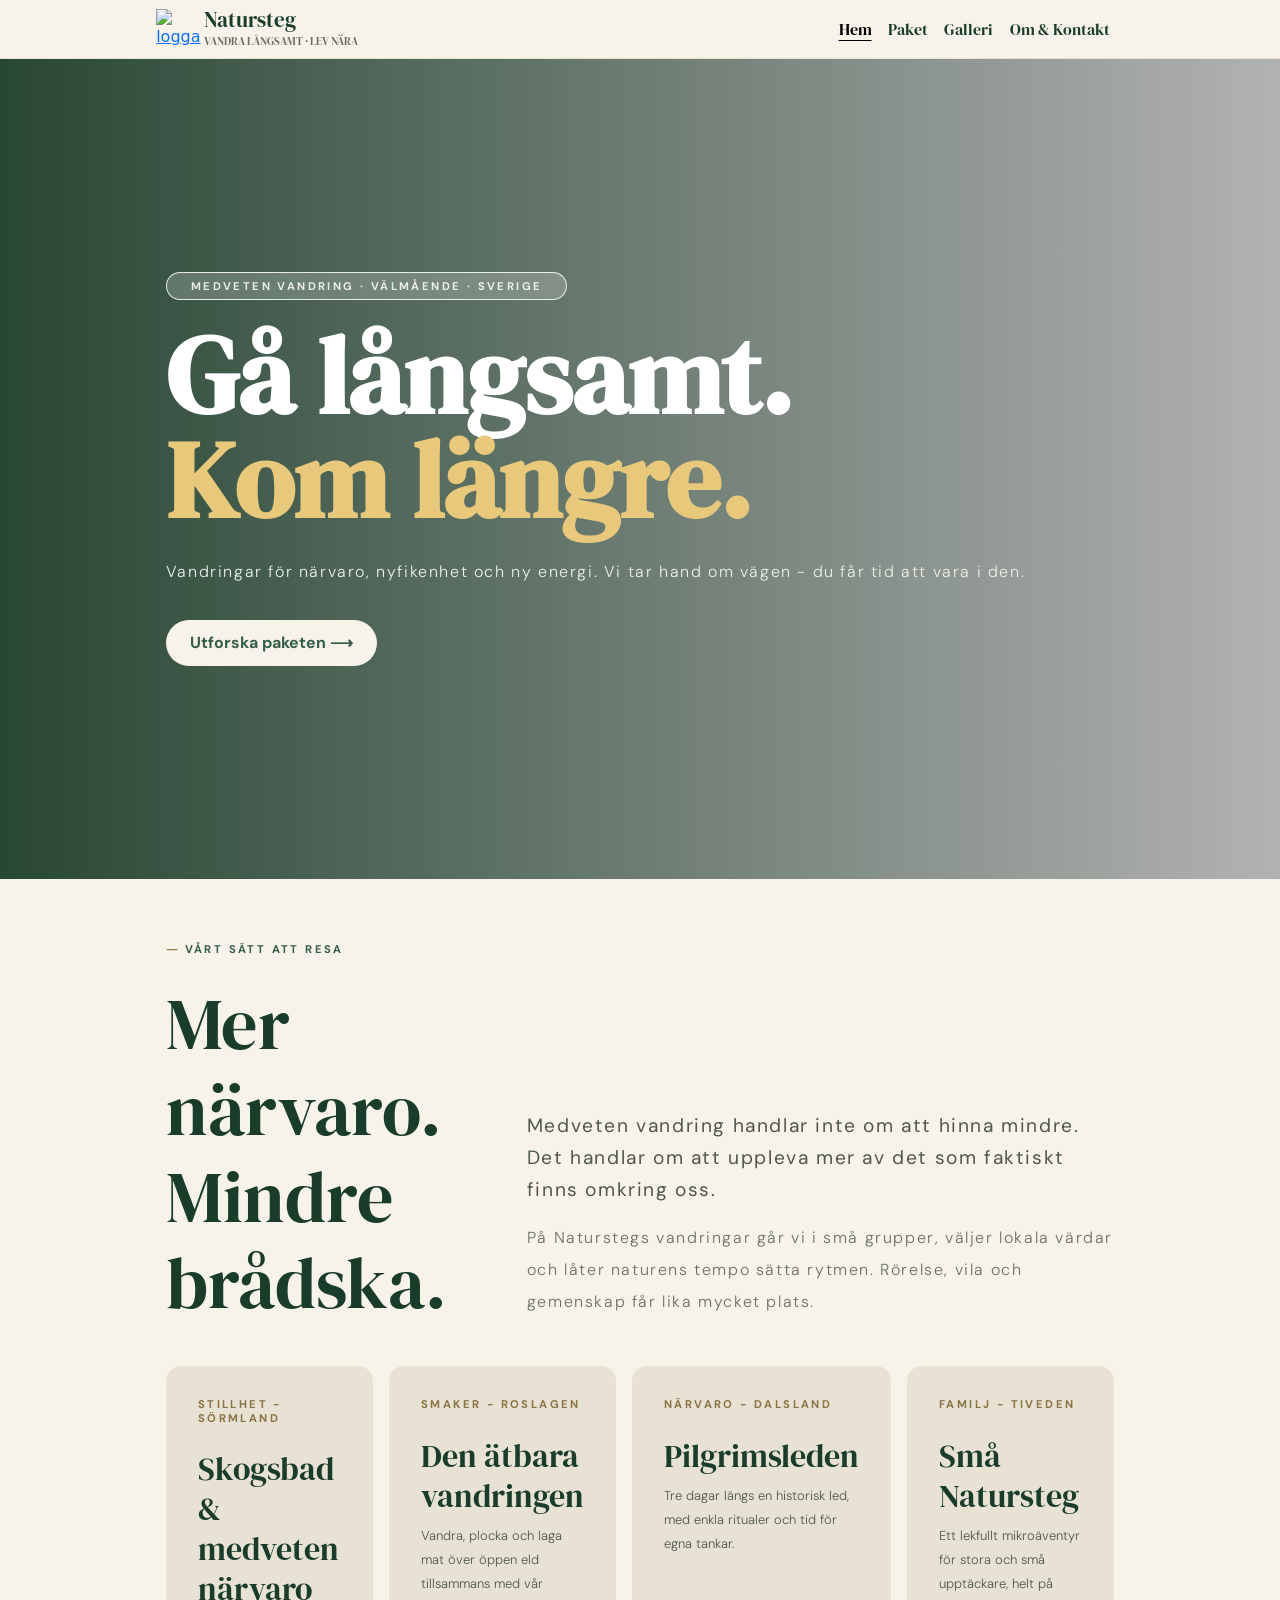
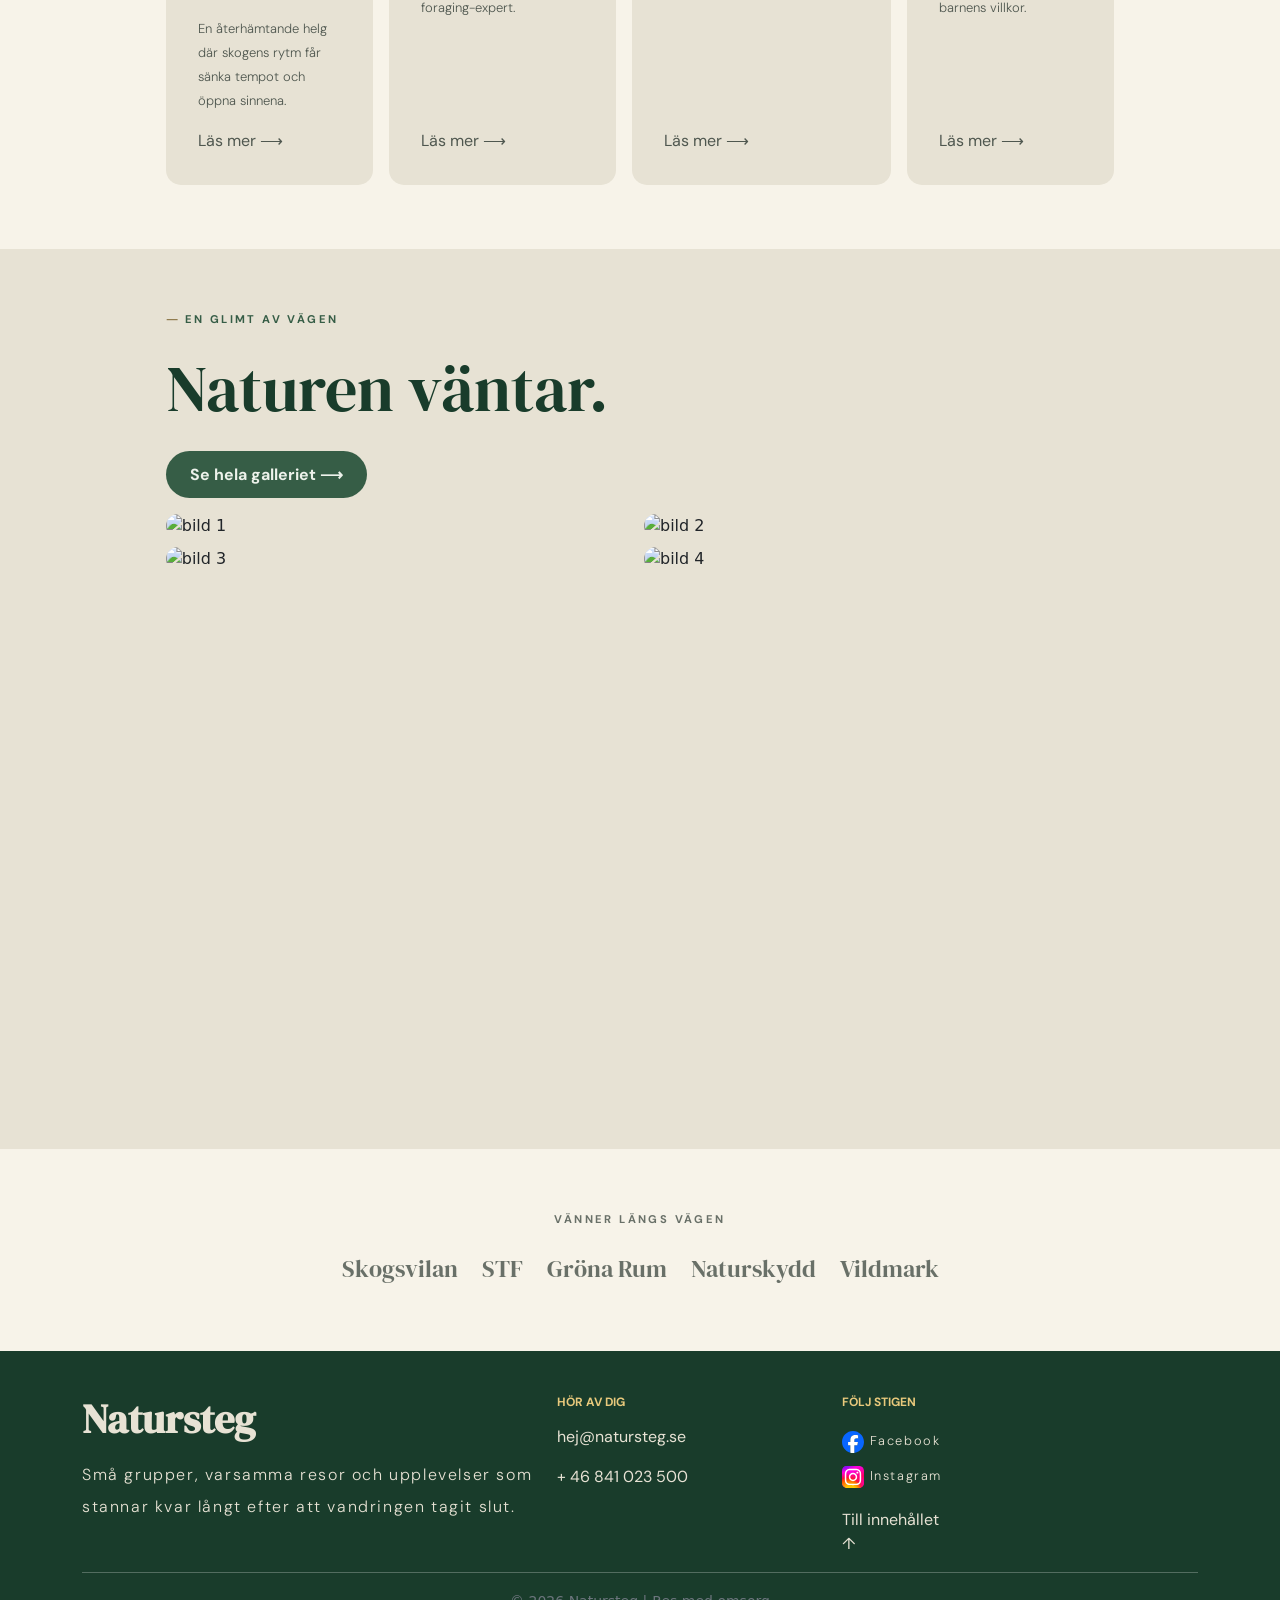
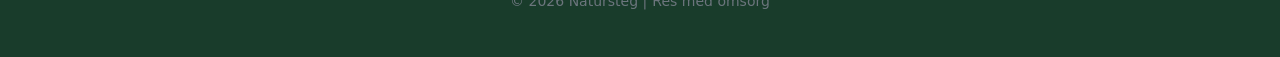
==== commit 4269ec25: "Lagt till gå till innehåll i footern" ====
--- a/index.html
+++ b/index.html
@@ -57,7 +57,7 @@
                 </div>
             </nav>
         </header>
-        <main>
+        <main id="main">
             <section class="startsida">
                 <div class="startsida-text">
                     <h6>MEDVETEN VANDRING · VÄLMÅENDE · SVERIGE</h6>
@@ -240,6 +240,9 @@
                                 Instagram
                             </a>
                         </p>
+                        <div class="col-md-5">
+                            <a href="#main" class="main-knapp">Till innehållet ↑</a>
+                        </div>
                     </div>
                 </div>
                 <hr />
--- a/style/style.css
+++ b/style/style.css
@@ -1,3 +1,6 @@
+/*  navbar:115, startida:199, om:268, bilder:344, vänner:389, footer:423, paket:490, enskilda paket sidor:621, galleri:729, om&kontakt:757, desktop view:982, fokusmarkering:1241, darkmode:1249
+    */
+
 /* JAG BÖRJAR MED ATT UTGÅ FRÅN MOBILSKÄRM NÄR JAG JOBBAR I CSS, ihopne SE 375 x 667 px */
 
 /* IMPORTERAR FONTS FRÅN FIGMAS SKISS*/
@@ -42,9 +45,7 @@
 
 :root {
     --rubrik: "DMSerifDisplay", serif;
-
     --h6-font: "DMSans", sans-serif;
-
     --p-font: "DMSans", sans-serif;
 
     --p1-color: #edf2eb;
@@ -111,7 +112,7 @@
     flex: 1;
 }
 
-/* Navbar Styles*/
+/* ========== NAVBAR ==========*/
 
 .logo-container {
     display: flex;
@@ -195,7 +196,7 @@
     text-decoration: none;
 }
 
-/* === STARTSIDA === */
+/* ========== STARTSIDA ========== */
 
 .startsida {
     background-image: 
@@ -264,7 +265,7 @@
     border-radius: 30px;
 }
 
-/* === OM === */
+/* ========== OM ========== */
 
 .om {
     display: flex;
@@ -340,7 +341,7 @@
     color: var(--p2-color);
 }
 
-/* === BILDER === */
+/* ========== BILDER ========== */
 
 .bilder-text {
     display: flex;
@@ -385,10 +386,10 @@
     border-radius: 30px;
 }
 
-/* VÄNNER */
+/* ========== VÄNNER ========== */
 
 .vänner {
-    min-height: 30vh;
+    min-height: auto;
 
     background-color: var(--bg1-color);
 
@@ -419,7 +420,7 @@
     font-weight: 500;
 }
 
-/* Footer styles */
+/* ========== FOOTER ========== */
 
 /* Tar bort bootstrap margin */
 .mt-5 {
@@ -486,10 +487,16 @@
     margin-top: 0;
 }
 
-/* PAKET */
+.main-knapp {
+    font-family: var(--p-font);
+    color: var(--bg2-color);
+    text-decoration: none;
+}
+
+/* ========== PAKET ========== */
 
 .paket-main {
-    font-family: Arial, Helvetica, sans-serif;
+    font-family: var(--p-font);
 
     background-color: var(--bg1-color);
 }
@@ -617,7 +624,7 @@
     text-decoration: none;
 }
 
-/* Enskilda paket-sidor */
+/* ========== ENSKILDA PAKET SIDOR ========== */
 .paket-intro-container {
     display: flex;
     flex-direction: column;
@@ -725,7 +732,36 @@
     object-fit: cover;
 }
 
-/* Om & Kontakt */
+/* ========== GALLERI ========== */
+
+.galleri-main {
+    min-height: 100vh;
+
+    padding: var(--sid-padding-mobil);
+
+    background-color: var(--bg1-color);
+}
+
+.galleri-main h2 {
+    font-size: 3.75rem;
+    line-height: 4rem;
+    margin-bottom: 2rem;
+}
+
+.galleri-main p {
+    color: var(--p2-color);
+}
+
+.galleri-container {
+    display: grid;
+
+    grid-template-columns: 1fr;
+    grid-template-rows: auto;
+    gap: 0.5rem;
+}
+
+/* ========== OM & KONTAKT ========== */
+
 .kontakt-banner {
     display: flex;
     flex-direction: column;
@@ -868,7 +904,7 @@
 
     padding: var(--sid-padding-mobil);
 
-    background-color: #e4dfd1;
+    background-color: var(--bg2-color);
 }
 
 .kontakt-section h1 {
@@ -899,7 +935,7 @@
     display: flex;
     flex-direction: column;
     gap: 20px;
-    background-color: #f7f3e9;
+    background-color: var(--bg1-color);
     padding: 25px;
     border-radius: 24px;
 }
@@ -908,7 +944,7 @@
     font-size: 14px;
     font-family: "DM Sans", sans-serif;
     font-weight: bold;
-    color: #39483c;
+    color: var(--p2-color);
 }
 
 .formular-rad {
@@ -949,35 +985,8 @@
     border: none;
 }
 
-/* ======================== GALLERI ========================= */
-
-.galleri-main {
-    min-height: 100vh;
-
-    padding: var(--sid-padding-mobil);
-
-    background-color: var(--bg1-color);
-}
-
-.galleri-main h2 {
-    font-size: 3.75rem;
-    line-height: 4rem;
-    margin-bottom: 2rem;
-}
-
-.galleri-main p {
-    color: var(--p2-color);
-}
-
-.galleri-container {
-    display: grid;
-
-    grid-template-columns: 1fr;
-    grid-template-rows: auto;
-    gap: 0.5rem;
-}
-
-/* Desktop View*/
+/* ========== Desktop View ========== */
+
 @media (min-width: 990px) {
     .navbar-nav {
         margin-right: 18%;
@@ -1052,14 +1061,6 @@
     .bilder-container {
         margin-left: 12%;
         margin-right: 12%;
-    }
-
-    /* === GALLERI === */
-
-    .galleri-container {
-        grid-template-columns: 1fr 1fr 1fr;
-        grid-template-rows: auto;
-        gap: 0.5rem;
     }
 
     /* Paket */
@@ -1087,9 +1088,8 @@
 
     .paket p {
         grid-column: 2;
-        font-size: 18px;
-        font-family: "DM Sans", sans-serif;
-        color: #616860;
+        font-family: var(--p-font);
+        color: var(--p2-color);
         max-width: 400px;
         margin-right: 25%;
     }
@@ -1134,7 +1134,19 @@
         box-sizing: border-box;
     }
 
+    /* separata paketsidor */
+
+    .paket-intro-container {
+        padding: 4rem 12%;
+    }
+
     /* Galleri */
+
+    .galleri-container {
+        grid-template-columns: 1fr 1fr 1fr;
+        grid-template-rows: auto;
+        gap: 0.5rem;
+    }
 
     .galleri-intro {
         padding: 0 12%;
@@ -1170,8 +1182,8 @@
 
     .kontakt-banner-text h3 {
         font-size: 96px;
-        font-family: "DM Sans Display", serif;
-        font-weight: bold;
+        font-family: var(--rubrik);
+
         margin-bottom: 20px;
         margin-left: 12%;
 
@@ -1179,9 +1191,8 @@
     }
 
     .kontakt-banner-text p {
-        font-size: 18px;
-        font-family: "DM Sans", sans-serif;
-        color: #cbd6ca;
+        font-family: var(--p-font);
+        color: var(--p1-color);
         max-width: 400px;
         margin-right: 12%;
     }
@@ -1232,3 +1243,80 @@
         margin-left: 12.2%;
     }
 }
+
+/* Fokusmarkering */
+
+a:focus-visible,
+button:focus-visible {
+    outline: 4px solid var(--extra-color1);
+    outline-offset: 4px;
+}
+
+/* Darkmode */
+
+@media (prefers-color-scheme: dark) {
+    :root {
+        --bg1-color: #111a14;
+        --bg2-color: #1a261f;
+        --bg3-color: #f0f5f1;
+        --bg4-color: #193c2b;
+
+        --p1-color: #193c2b;
+        --p2-color: #cfd6ce;
+        --p3-color: #9ca69b;
+
+        --extra-color1: #f3dca2;
+        --extra-color2: #bca471;
+        --extra-color3: #24382D;
+
+        --green-color: #4a775d;
+    }
+
+    .startsida p {
+        color: var(--p2-color);
+    }
+
+    td h1 {
+        color: var(--p1-color);
+    }
+
+    .nav-link.active,
+    .nav-link.active:hover {
+        color: var(--p3-color) !important;
+        text-decoration: underline;
+        text-decoration-color: var(--p3-color);
+        text-underline-offset: 5px;
+    }
+
+    .nav-link:hover,
+    .navbar-brand:hover {
+        color: var(--p3-color) !important;
+        text-decoration: none;
+    }
+
+    footer {
+        background-color: var(--bg1-color);
+    }
+
+    .footer-title,
+    .footer-paragraph,
+    .footer-paragraph a {
+        color: var(--bg3-color);
+    }
+
+    .main-knapp {
+        color: var(--bg3-color);
+    }
+
+    .main-knapp:hover {
+        color: var(--p2-color);
+    }
+
+    td {
+        background-color: var(--extra-color3) !important;
+    }
+
+    td h1 {
+        color: var(--p2-color)
+    }
+}
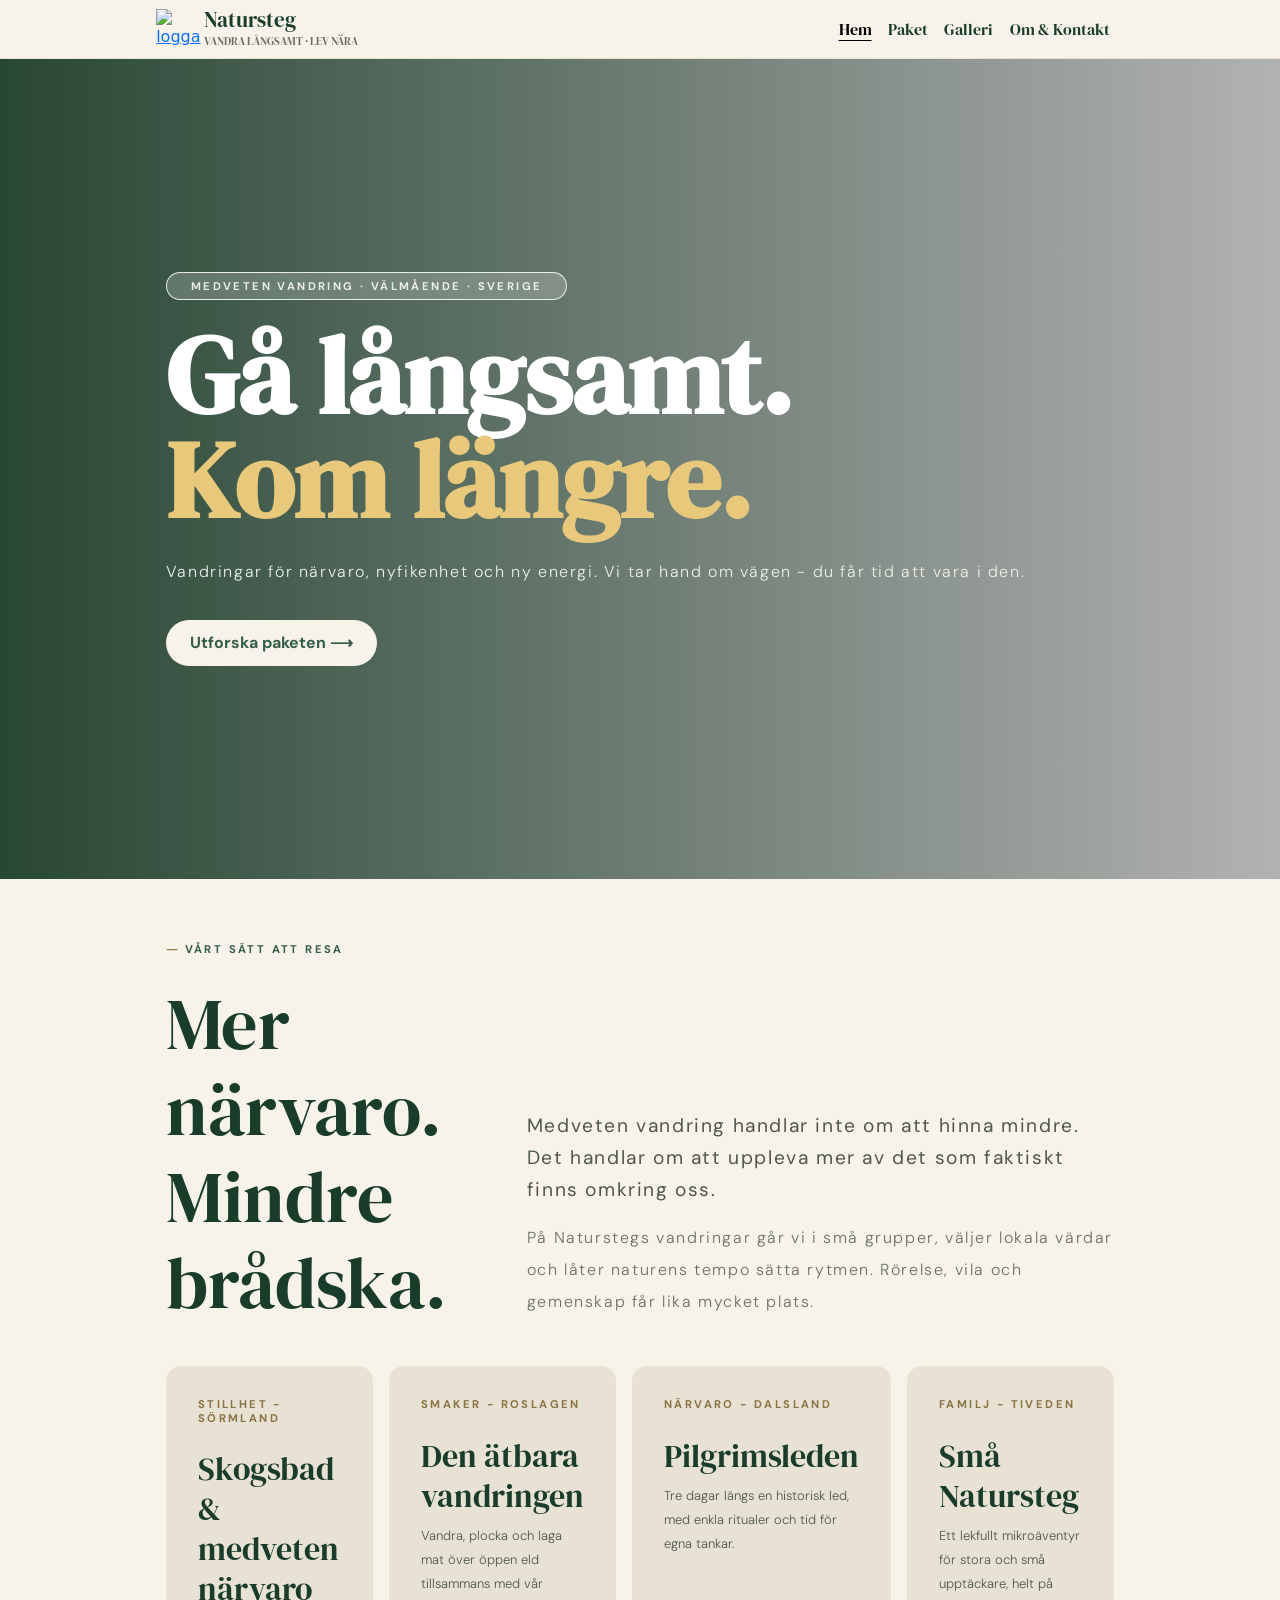
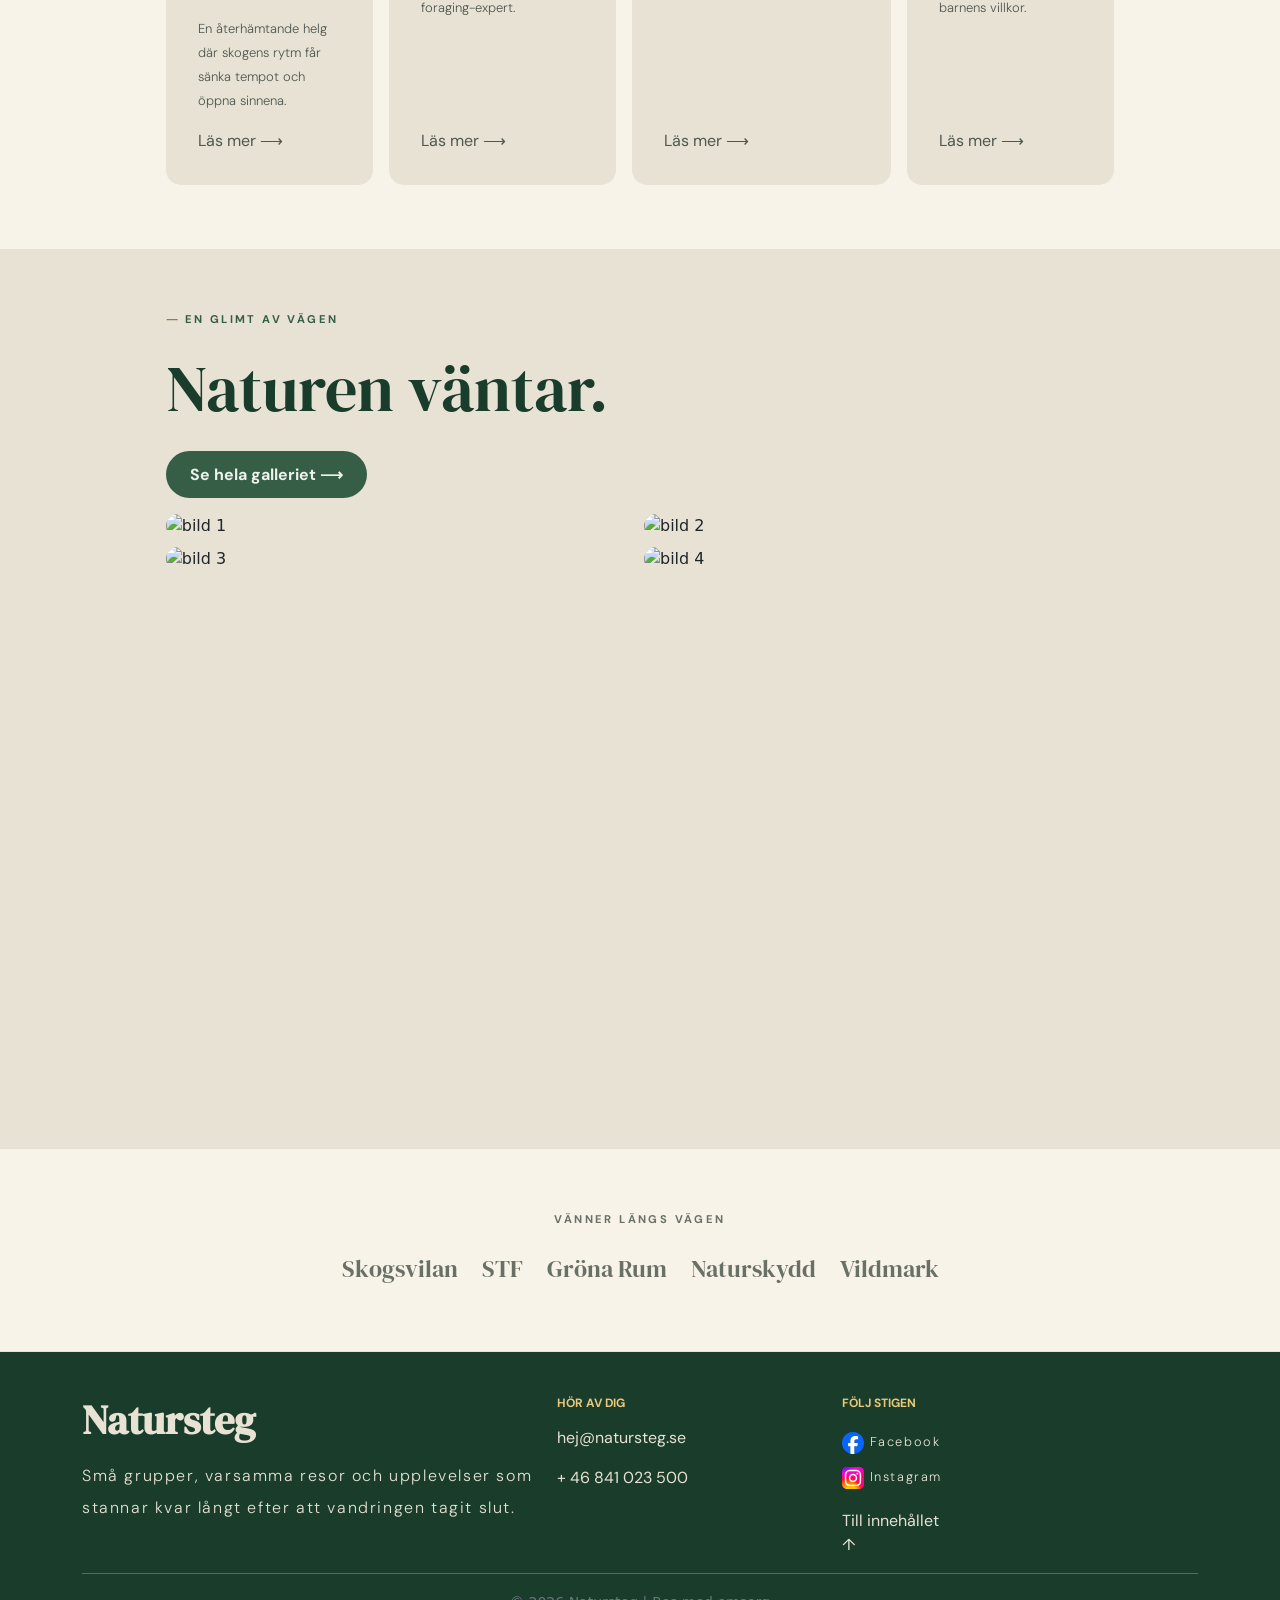
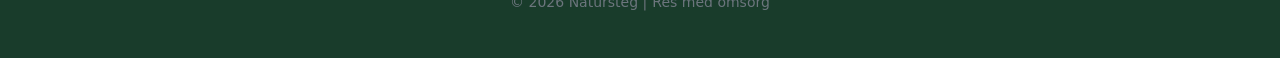
==== commit bed1240c: "Rensat tomma rader" ====
--- a/index.html
+++ b/index.html
@@ -80,7 +80,6 @@
                         <h6>
                             <span class="sträck"> ⸻ </span> VÅRT SÄTT ATT RESA
                         </h6>
-                        
                         <h2>
                             Mer närvaro. <br />
                             Mindre brådska.
@@ -110,7 +109,6 @@
                         </p>
                         <a href="paket-one.html">Läs mer ⟶</a>
                     </div>
-
                     <div class="om-paket">
                         <h6>SMAKER - ROSLAGEN</h6>
                         <h3>Den ätbara vandringen</h3>
@@ -120,7 +118,6 @@
                         </p>
                         <a href="paket-two.html">Läs mer ⟶</a>
                     </div>
-
                     <div class="om-paket">
                         <h6>NÄRVARO - DALSLAND</h6>
                         <h3>Pilgrimsleden</h3>
@@ -130,7 +127,6 @@
                         </p>
                         <a href="paket-three.html">Läs mer ⟶</a>
                     </div>
-
                     <div class="om-paket">
                         <h6>FAMILJ - TIVEDEN</h6>
                         <h3>Små Natursteg</h3>
@@ -206,8 +202,6 @@
                             stannar kvar långt efter att vandringen tagit slut.
                         </p>
                     </div>
-
-                    <!-- HÄR BEHÖVER VI LÄNKAR (A-TAGGAR) TILL TELEFONNUMMER, MAIL OCH INSTAGRAM -->
                     <div class="col-md-3">
                         <h3 class="footer-small-title">HÖR AV DIG</h3>
 
--- a/style/style.css
+++ b/style/style.css
@@ -431,6 +431,8 @@
     margin-top: auto;
     background-color: var(--bg3-color);
     padding: 20px 0;
+
+    border-top: 1px solid var(--bg2-color);;
 }
 
 .footer-title {
@@ -1280,6 +1282,18 @@
         color: var(--p1-color);
     }
 
+    .paket-content h4 {
+        color: var(--bg3-color);
+    }
+
+    .paket-knapp {
+        color: var(--p2-color);
+    }
+
+    .paket-knapp:hover {
+        background-color: var(--bg1-color);
+    }
+
     .nav-link.active,
     .nav-link.active:hover {
         color: var(--p3-color) !important;
@@ -1319,4 +1333,14 @@
     td h1 {
         color: var(--p2-color)
     }
-}
+
+    .kontakt-banner {
+        background-color: var(--bg2-color);
+    }
+
+    .kontakt-banner-rubrik,
+    .kontakt-banner h3,
+    .kontakt-banner p {
+        color: var(--bg3-color);
+    }
+}
